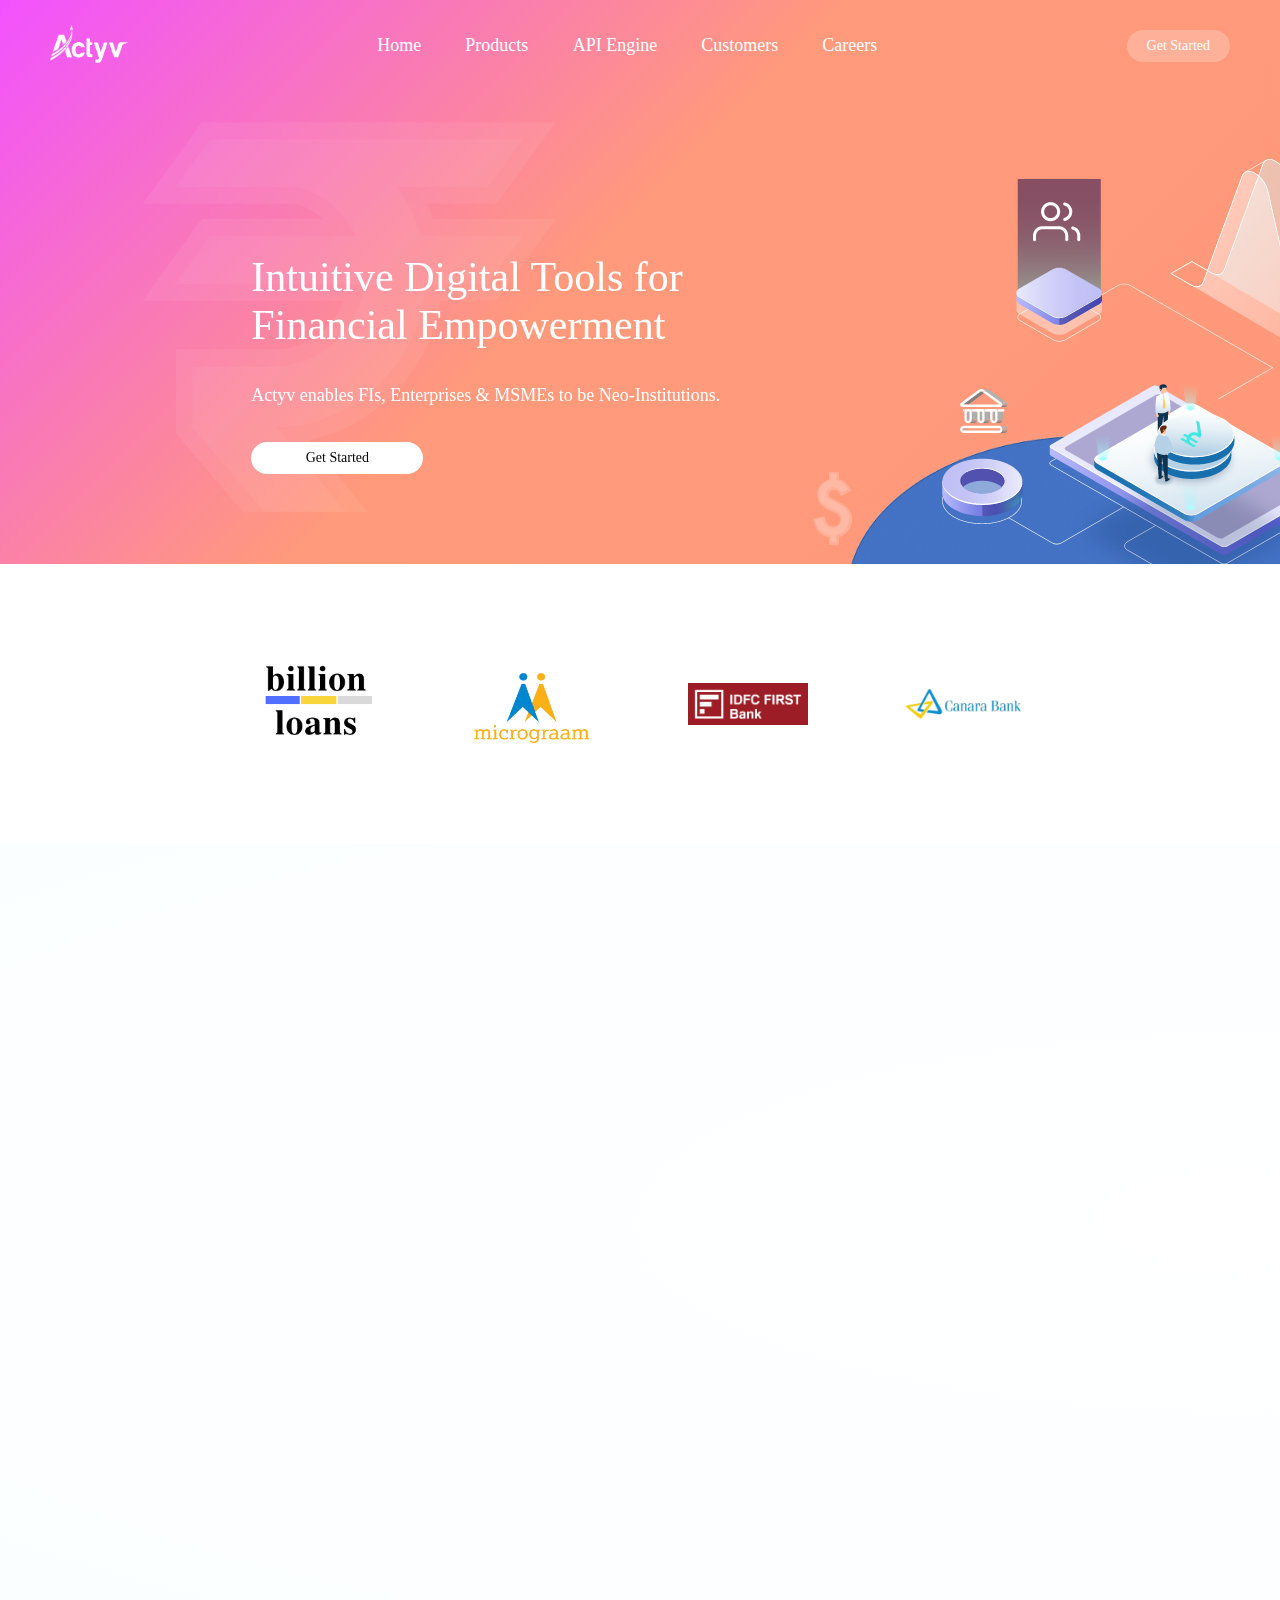
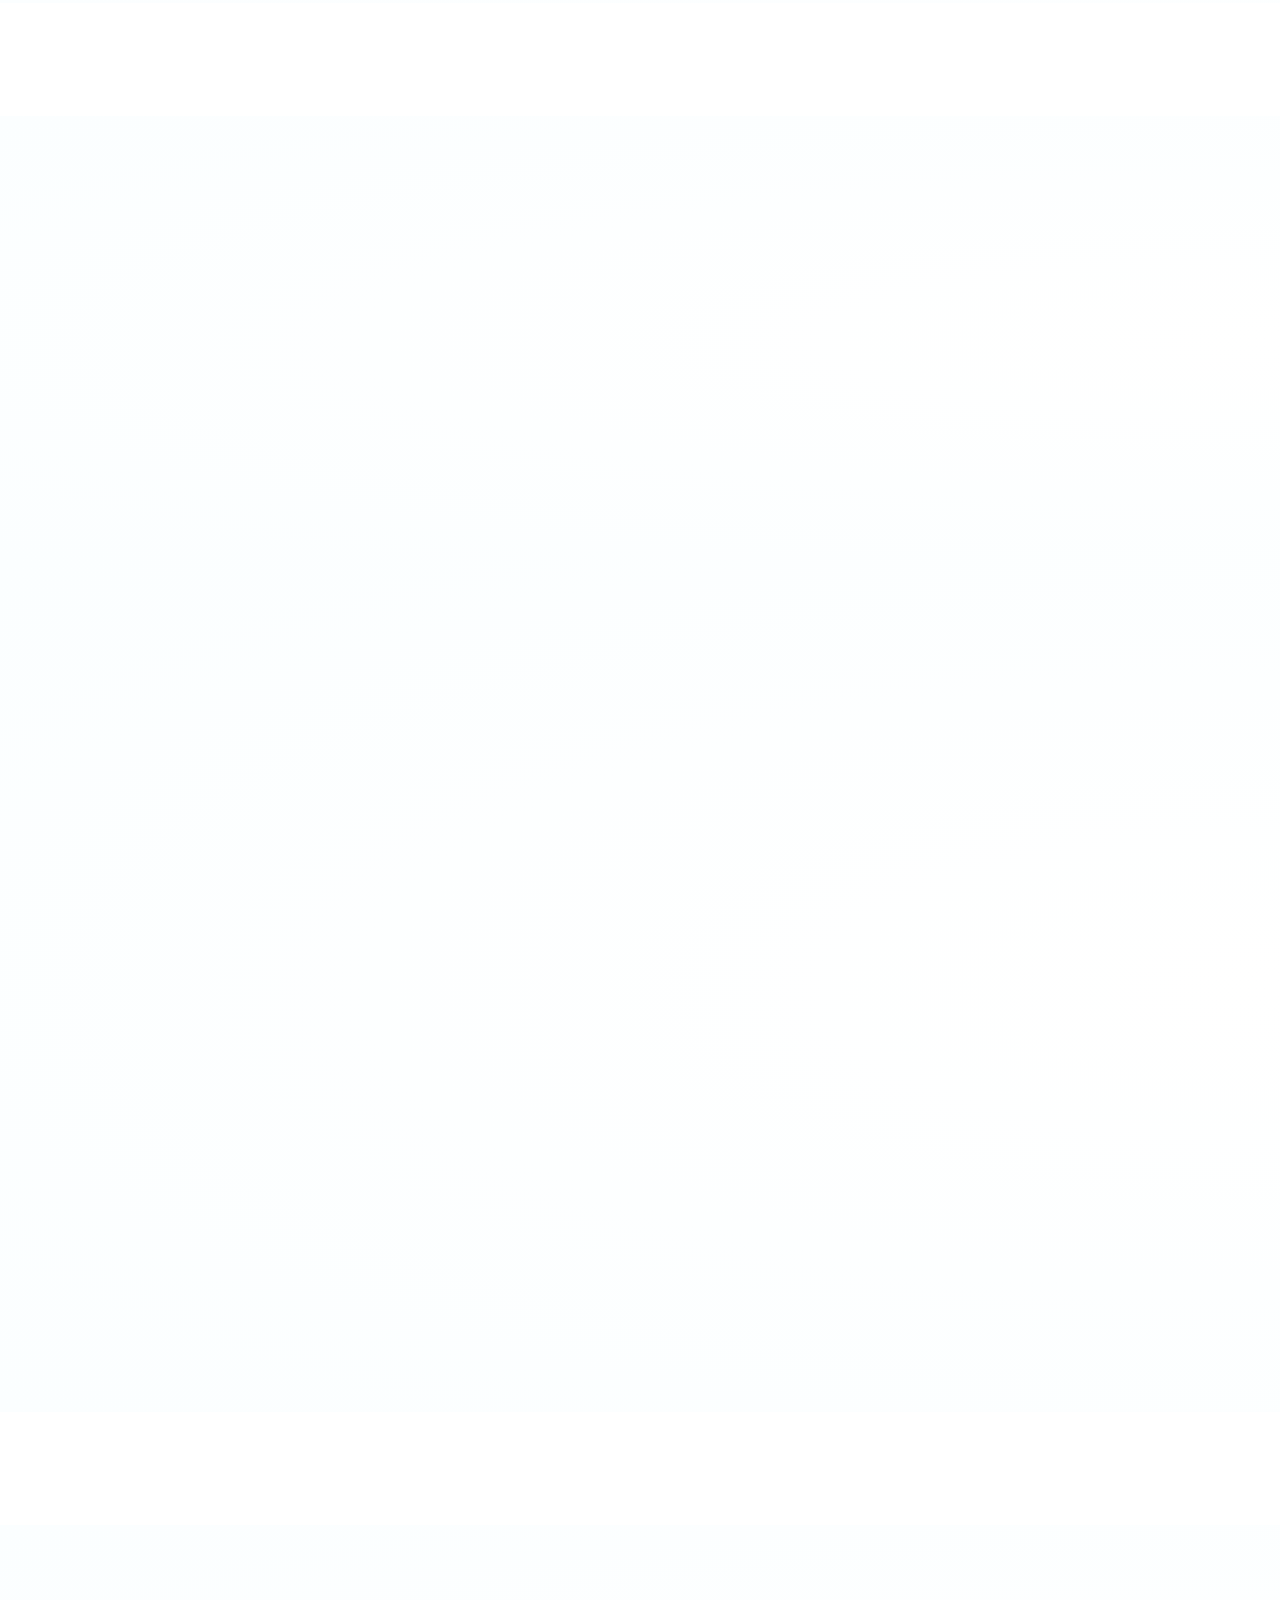
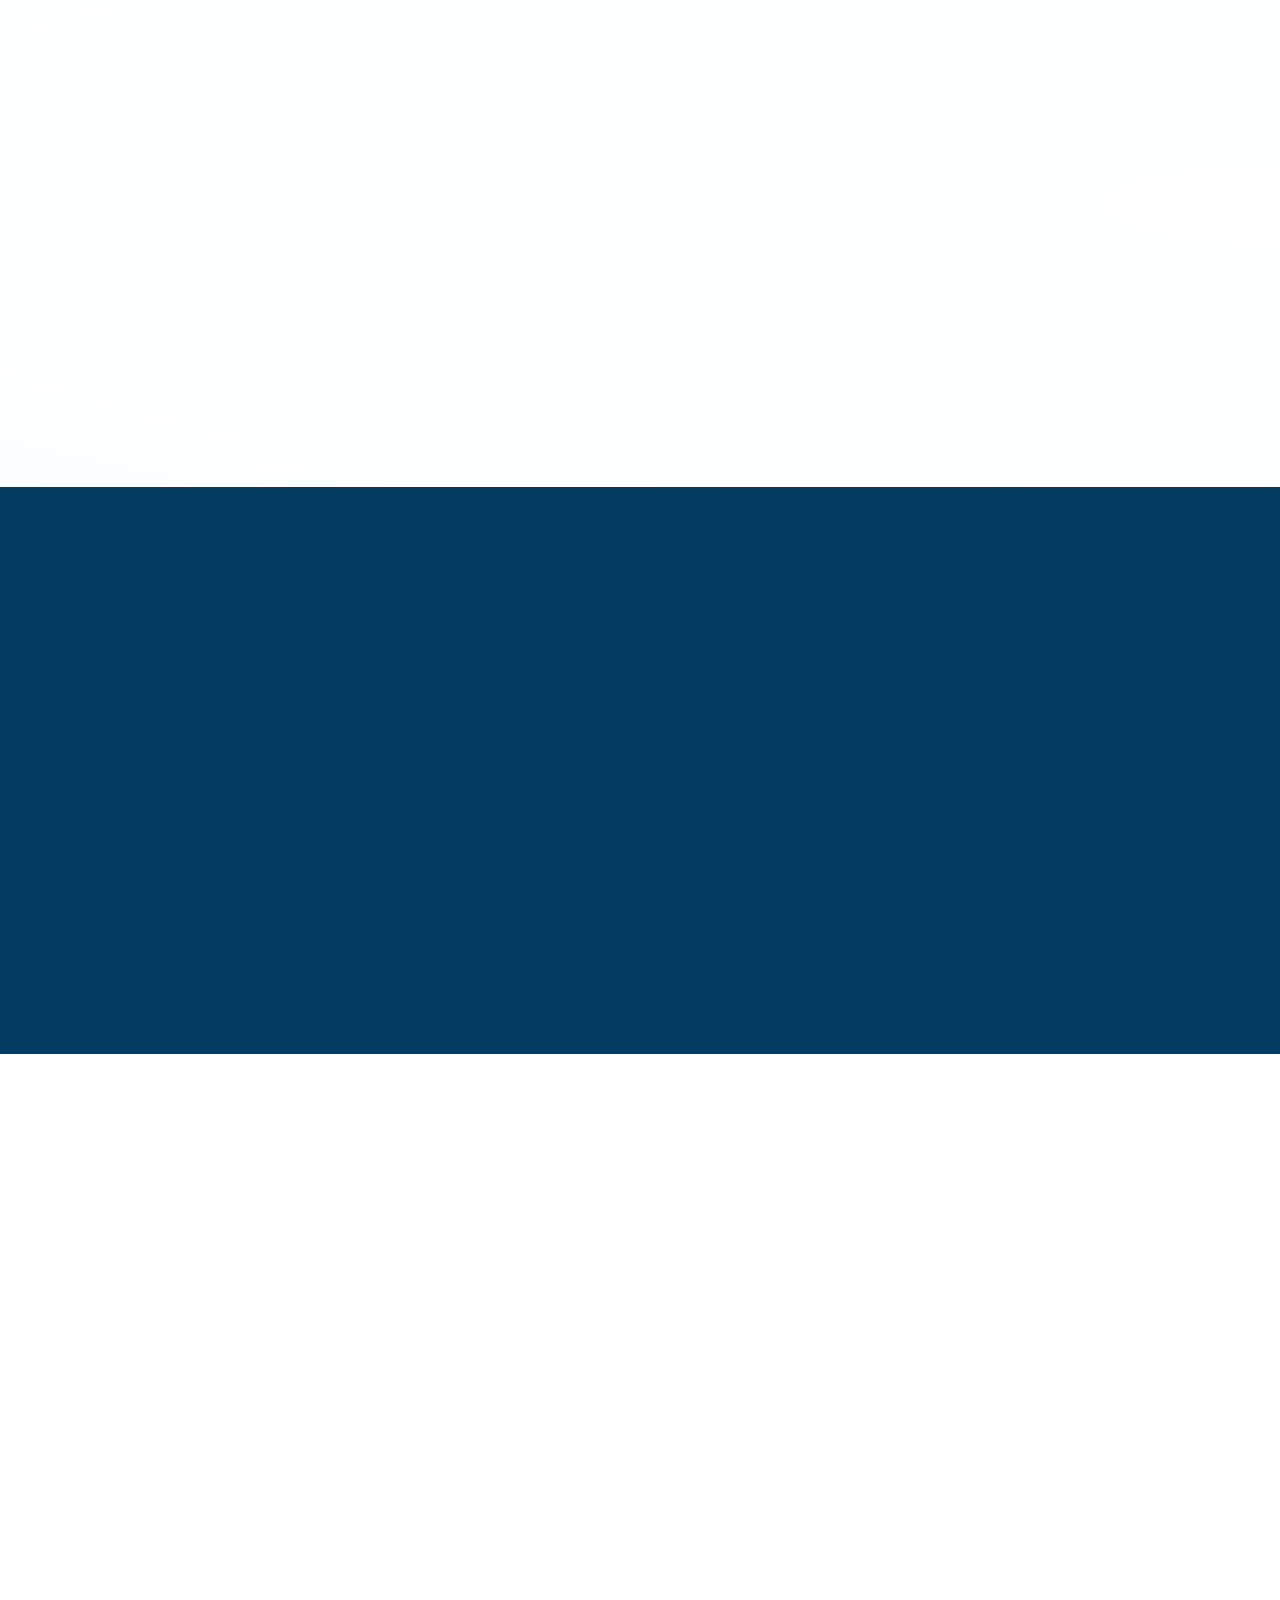
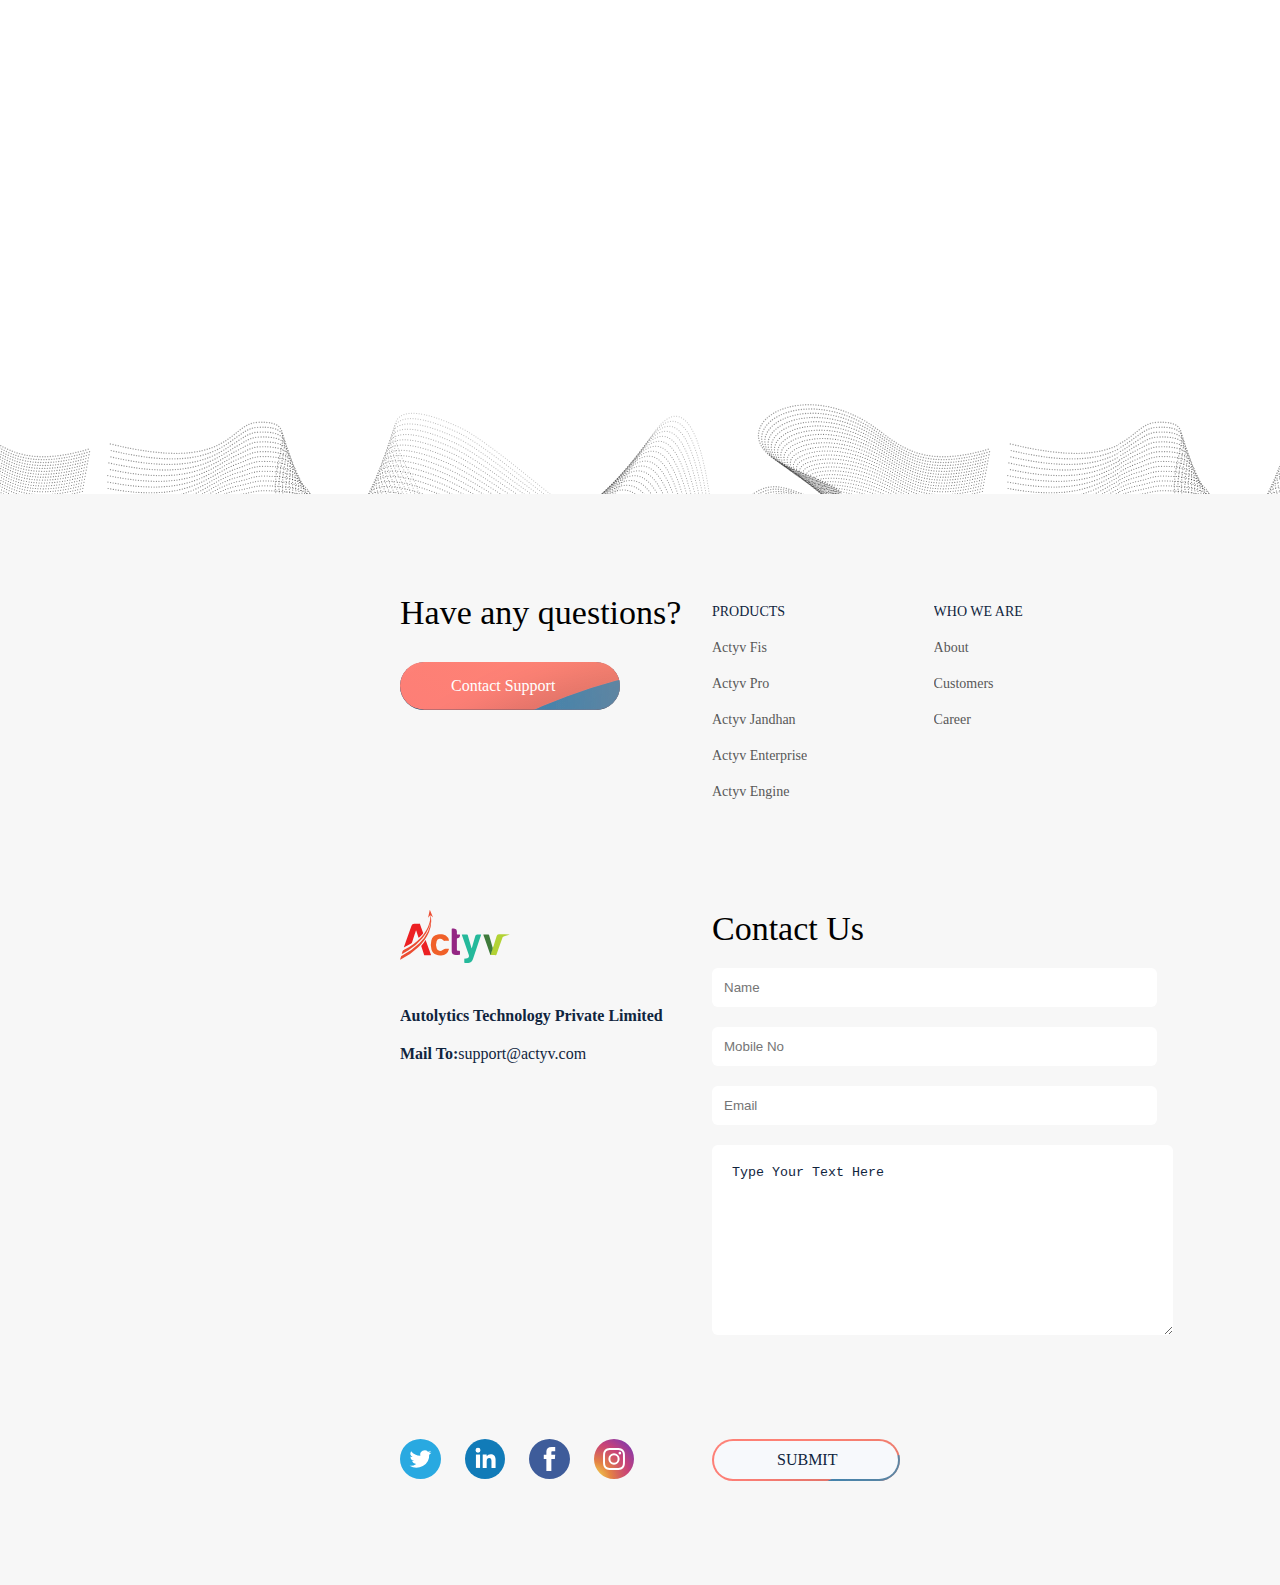
==== index.html @ 0311e559 "initial" ====
<!DOCTYPE html>
<html lang="en">

<head>
    <meta charset="UTF-8">
    <meta name="viewport" content="width=device-width, initial-scale=1.0">
    <meta http-equiv="X-UA-Compatible" content="ie=edge">
    <title>Actyv</title>
    <link rel="stylesheet" href="./styles/index.css">
    <link rel="stylesheet" href="./styles/main.css">
    <link
        href="https://fonts.googleapis.com/css2?family=Nunito+Sans:ital,wght@0,200;0,300;0,400;0,600;0,700;0,800;0,900;1,200;1,300;1,400;1,600;1,700;1,800;1,900&display=swap"
        rel="stylesheet">
    <link href="https://unpkg.com/aos@2.3.1/dist/aos.css" rel="stylesheet">
</head>

<body>
    <div id="loader" class="center"></div>
    <div class="landing_section">
        <div class="header">
            <div class="header_content_left">
                <img src="./images/ActyvLogo.png" alt="">
            </div>
            <div class="header_content_center">
                <a href='#'>Home</a>
                <div class='havingSubOptions' href='#'>Products
                    <div class="sub_menu">
                        <a href="./neoBanking.html" class="sub_menu_option">
                            <img src="./images/fiOption.svg" alt="">
                            <div class="sub_menu_option_Detail">
                                <p class="sub_menu_option_name">Financial Institutions</p>
                                <div class="sub_menu_option_categ">Neo-Banking</div>
                            </div>
                        </a>
                        <a href="./enterprise.html" class="sub_menu_option">
                            <img src="./images/enterpriseOption.svg" alt="">
                            <div class="sub_menu_option_Detail">
                                <p class="sub_menu_option_name">Enterprises</p>
                                <p class="sub_menu_option_categ">Actyv’s Neo Platform</p>
                            </div>
                        </a>
                        <a href="./Pro.html" class="sub_menu_option">
                            <img src="./images/proOptio.svg" alt="">
                            <div class="sub_menu_option_Detail">
                                <p class="sub_menu_option_name">SMEs</p>
                                <p class="sub_menu_option_categ">Actyv PRO</p>
                            </div>
                        </a>
                        <a href="./jandhan.html" class="sub_menu_option">
                            <img src="./images/jandhanOption.svg" alt="">
                            <div class="sub_menu_option_Detail">
                                <p class="sub_menu_option_name">Jandhan</p>
                                <p class="sub_menu_option_categ">Personal Digital Ledger</p>
                            </div>
                        </a>
                    </div>
                </div>
                <a href='./apiEngine.html'>API Engine</a>
                <a href='./customer.html'>Customers</a>
                <a href='/https://angel.co/company/actyv-1/jobs'>Careers</a>
            </div>
            <div class="header_content_right">
                <p class='buttonType1'>Get Started</p>
            </div>
        </div>
        <div class="section1">
            <div data-aos="fade-right" class="section1_left">
                <p class='section1_left_header'>Intuitive Digital Tools for Financial Empowerment</p>
                <p class='section1_section_left_content_Text'>Actyv enables FIs, Enterprises & MSMEs to be
                    Neo-Institutions.</p>
                <p class='buttonType2'>Get Started</p>
            </div>
            <div data-aos="fade-left" class="section1_right">
                <img src="./images/intitutiveBanner.png" alt="">
            </div>
        </div>
    </div>
    <div data-aos="fade-up" class="section2">
        <img src="./images/billionLoans.png" alt="">
        <img src="./images/microGram.png" alt="">
        <img src="./images/idfcf.png" alt="">
        <img src="./images/canara.png" alt="">
    </div>
    <div class="section3">
        <div data-aos="fade-right" class="section_left">
            <img id='fii_image' src="./images/fii.svg" alt="">
        </div>
        <div data-aos="fade-left" class="section_right">
            <p class="section_detail_heading">Actyv Financial Institutions</p>
            <div class="section_detail_heading_border_bottom"></div>
            <div class="section_text_detail_container">
                <p class="section_text_detail_container_tick">✓</p>
                <p class="section_text_detail_container_text">Actyv is an Intelligent technology layer between the FIs
                    and
                    Customers enabling and empowering swift/instant bidirectional
                    interaction
                </p>
            </div>
            <div class="section_text_detail_container">
                <p class="section_text_detail_container_tick">✓</p>
                <p class="section_text_detail_container_text">Actyv is an Intelligent technology layer between the FIs
                    and
                    Customers enabling and empowering swift/instant bidirectional
                    interaction
                </p>
            </div>
            <div class="buttonType3Container">
                <img class="buttonType3" src="./images/buttonType3.svg" alt="">
            </div>
        </div>
    </div>
    <div class="section4">
        <div data-aos="fade-right" class="section_left section4_width_adjust">
            <p class="section_detail_heading">Actyv Enterprise</p>
            <div class="section_detail_heading_border_bottom"></div>
            <div class="section_text_detail_container">
                <p class="section_text_detail_container_tick">✓</p>
                <p class="section_text_detail_container_text">Actyv solves the last mile problem by Digitalising the
                    process,
                    whether it is the Distributor/Retailer onboarding or intelligent
                    inventory tracking.
                </p>
            </div>
            <div class="section_text_detail_container">
                <p class="section_text_detail_container_tick">✓</p>
                <p class="section_text_detail_container_text">
                    Channel Financing/Invoice Discounting and other financial products
                    are customised. Thereby providing the much-needed cash flow
                    across the Eco-system.
                </p>
            </div>
            <div class="buttonType3Container">
                <img class="buttonType3" src="./images/buttonType3.svg" alt="">
            </div>
        </div>
        <div data-aos="fade-left" class="section_right">
            <img id='enterprise_image' src="./images/enterprise.svg" alt="">
        </div>
    </div>
    <div class="section3">
        <div data-aos="fade-right" class="section_left">
            <img id='actyv_pro_image' src="./images/actyvPro.png" alt="">
        </div>
        <div data-aos="fade-left" class="section4_right">
            <p class="section_detail_heading">Actyv Pro</p>
            <div class="section_detail_heading_border_bottom"></div>
            <div class="section_text_detail_container">
                <p class="section_text_detail_container_tick">✓</p>
                <p class="section_text_detail_container_text">Actyv offers an intelligent integrated platform for SMEs
                    to solve a
                    plethora of Operational problems, predominantly aimed at enabling
                    Working capital. MSMEs across the world are multi-generation
                    entrepreneurs with the ability to survive a bad phase and succeed.
                    They need trust and faith, of course, instant availability of Working
                    capital.
                </p>
            </div>
            <div class="section_text_detail_container">
                <p class="section_text_detail_container_tick">✓</p>
                <p class="section_text_detail_container_text">By using Analytics and establishing unique collaborations
                    with FIs/Enterprises, we help SMEs get the much-needed Working
                    capital on time, every time.
                </p>
            </div>
            <div class="buttonType3Container">
                <img class="buttonType3" src="./images/buttonType3.svg" alt="">
            </div>
        </div>
    </div>
    <div class="section4">
        <div data-aos="fade-right" class="section_left section4_width_adjust">
            <p class="section_detail_heading">Actyv Jandhan</p>
            <div class="section_detail_heading_border_bottom"></div>
            <div class="section_text_detail_container">
                <p class="section_text_detail_container_text">A Digital Ledger for the Unbanked is the source for access
                    to
                    Capital. Jandhan enables and empowers the Unbanked. A unique
                    scoring model has been developed to transform this landscape
                    permanently.
                </p>
            </div>
            <div class="buttonType3Container">
                <img class="buttonType3" src="./images/buttonType3.svg" alt="">
            </div>
        </div>
        <div data-aos="fade-left" class="section_right">
            <img id='jandhan_image' src="./images/jandhanIntro.png" alt="">
        </div>
    </div>
    <div class="section5 apiEnginTextColor">
        <div data-aos="fade-right" class="section_left section5_width_adjust">
            <p class="section_detail_heading">Actyv Financial Institutions</p>
            <div class="section_detail_heading_border_bottom"></div>
            <div class="section_text_detail_container ">
                <p class="section_text_detail_container_tick--white">✓</p>
                <p class="section_text_detail_container_text--white ">Actyv is an Intelligent technology layer between
                    the FIs
                    and
                    Customers enabling and empowering swift/instant bidirectional
                    interaction
                </p>
            </div>
            <div class="section_text_detail_container">
                <p class="section_text_detail_container_tick--white">✓</p>
                <p class="section_text_detail_container_text--white">Actyv is an Intelligent technology layer between
                    the FIs
                    and
                    Customers enabling and empowering swift/instant bidirectional
                    interaction
                </p>
            </div>
            <div class="buttonType3Container">
                <img class="buttonType3" src="./images/buttonType3.svg" alt="">
            </div>
        </div>
        <div data-aos="fade-left" class="section5_right">
            <img id='apiEngin_image' src="./images/apiEngineCode.png" alt="">
        </div>
    </div>
    <div class="ourLeaderContainer">
        <div data-aos="fade-up" class="section_detail_heading_border_bottom "></div>
        <p data-aos="fade-up" class="section_detail_heading ourLeaderHeading">Our Leaders</p>
        <p data-aos="fade-up" class="ourLeader_para">A perfect blend of Business and Technical wizardry</p>
        <div class="leaderProfileCardContainer">
            <div data-aos="fade-right" class="leaderCard">
                <img src="./images/ramkumar.png" alt="">
                <p class="leaderName">Ramkumar Thirumurthi</p>
                <p class="leaderdesignation">Co-founder & CEO</p>
                <img src="./images//linkedinBut.svg" alt="">
            </div>
            <div data-aos="fade-left" class="leaderCard">
                <img src="./images/raghu.png" alt="">
                <p class="leaderName">Raghu Venkat</p>
                <p class="leaderdesignation">Co-founder & CTO</p>
                <img src="./images/linkedinBut.svg" alt="">
            </div>
        </div>
    </div>
    <div class="blacknet"></div>
    <div class="footer">
        <div class="footer_row">
            <div class="footer_column footer_row_left_column"">
                <p class=" havANyQues">Have any questions?</p>
                <img class="buttontype4" src="./images/buttontype4.svg" alt="">
            </div>
            <div class="footer_column twoColumns footer_row_right_column">
                <div class="footer_product_container">
                    <p class="footer_product_container_heading">PRODUCTS</p>
                    <a class='footer_products_link ' href="">Actyv Fis</a>
                    <a class='footer_products_link' href="">Actyv Pro</a>
                    <a class='footer_products_link' href="">Actyv Jandhan</a>
                    <a class='footer_products_link' href="">Actyv Enterprise</a>
                    <a class='footer_products_link' href="">Actyv Engine</a>
                </div>
                <div class="whoWeAre">
                    <p class="footer_product_container_heading">Who We Are</p>
                    <a class='footer_products_link' href="">About </a>
                    <a class='footer_products_link' href="">Customers</a>
                    <a class='footer_products_link' href="">career</a>
                </div>
            </div>
        </div>
        <div class="footer_row">
            <div class="footer_column footer_row_left_column ">
                <img class="logoWithColor" src="./images/actyvColorLogo.svg" alt="">
                <p class="companyName">Autolytics Technology Private Limited</p>
                <p class="mail"><span>Mail To:</span>support@actyv.com</p>
            </div>
            <div class="footer_column footer_row_right_column ">
                <p class="havANyQues contactUs">Contact Us</p>
                <input placeholder="Name" type="text">
                <input placeholder="Mobile No" type="text">
                <input placeholder="Email" type="text">
                <textarea name="" id="" cols="30" rows="10" placeholder="Type Your Text Here"></textarea>
            </div>
        </div>
        <div class="footer_row">
            <div class="footer_column footer_row_left_column ">
                <img class="sociaMediaIcon" src="./images/twitter.svg" alt="">
                <img class="sociaMediaIcon" src="./images/linkedin.svg" alt="">
                <img class="sociaMediaIcon" src="./images/fb.svg" alt="">
                <img class="sociaMediaIcon" src="./images/insta.svg" alt="">
            </div>
            <div class="footer_column footer_row_right_column ">
                <img src="./images/submitButtontype1.svg" alt="">
            </div>
        </div>
    </div>
    <script src="https://unpkg.com/aos@2.3.1/dist/aos.js"></script>
    <script>
        AOS.init({
            // values from 0 to 3000, with step 50ms
            duration: 2000
        });
    </script>
    <script>
        document.onreadystatechange = function () {
            if (document.readyState !== "complete") {
                document.querySelector(
                    "body").style.visibility = "hidden";
                document.querySelector(
                    "#loader").style.visibility = "visible";
            } else {
                document.querySelector(
                    "#loader").style.display = "none";
                document.querySelector(
                    "body").style.visibility = "visible";
            }
        };
    </script>
    <style>
        #loader {
            border: 12px solid #f3f3f3;
            border-radius: 50%;
            border-top: 12px solid #444444;
            width: 70px;
            height: 70px;
            animation: spin 1s linear infinite;
        }

        @keyframes spin {
            100% {
                transform: rotate(360deg);
            }
        }

        .center {
            position: absolute;
            top: 0;
            bottom: 0;
            left: 0;
            right: 0;
            margin: auto;
        }
    </style>
</body>

</html>
---- styles/index.css ----
.landing_section {
    background: -moz-linear-gradient(-45deg, rgba(241, 67, 255, 0.92) 0%, rgba(255, 145, 112, 0.92) 46%, rgba(255, 145, 112, 0.93) 100%);
    /* FF3.6-15 */
    background: -webkit-linear-gradient(-45deg, rgba(241, 67, 255, 0.92) 0%, rgba(255, 145, 112, 0.92) 46%, rgba(255, 145, 112, 0.93) 100%);
    /* Chrome10-25,Safari5.1-6 */
    background: linear-gradient(135deg, rgba(241, 67, 255, 0.92) 0%, rgba(255, 145, 112, 0.92) 46%, rgba(255, 145, 112, 0.93) 100%);
    /* W3C, IE10+, FF16+, Chrome26+, Opera12+, Safari7+ */
    filter: progid:DXImageTransform.Microsoft.gradient(startColorstr='#ebf143ff', endColorstr='#edff9170', GradientType=1);
    /* IE6-9 fallback on horizontal gradient */

}

.header {
    display: flex;
    align-items: center;
    justify-content: space-between;
    padding: 25px 50px;
}

.header_content_left>img {
    width: 78px;
}

.header_content_center>a,
.header_content_center>div {
    text-decoration: none;
    color: #fff;
    margin: 0px 20px;
    font-size: 18px;
}

.header_content_center>div {
    cursor: pointer;
    display: inline;
    text-decoration: none;
    color: #fff;
    margin: 0px 20px;
    font-size: 18px;
}

.sub_menu {
    visibility: hidden;
    z-index: 1;
    position: absolute;
    background-color: #f7f9fc;
    border-radius: 8px;
    top: 50px;
}

.sub_menu:hover {
    visibility: visible;
    z-index: 1;
    position: absolute;
    background-color: #f7f9fc;
    border-radius: 8px;
    top: 60px;
}


.havingSubOptions:hover>.sub_menu {
    visibility: visible;
}

.sub_menu_option {
    display: flex;
    padding: 10px 40px 10px 20px;
    text-decoration: none;
}

.sub_menu_option:hover {
    background-color: rgb(197, 195, 195);
}

.sub_menu_option_Detail {
    margin-left: 15px;
}

.sub_menu_option_name {
    color: #003455;
    font-size: 14px;
}

.sub_menu_option_categ {
    color: #535353;
    font-size: 12px;
}

.section1 {
    display: flex;
    flex-direction: row;
    justify-content: space-between;
    align-items: center;
    padding: 0vh 0vw 0vh 30vw;
}

.section1_left {
    background-image: url(../images/RupeeTrans.png);
    background-position: 20% 25%;
    background-size: 76vw;
    background-repeat: no-repeat;
    padding-left: 16%;
    padding-top: 18%;
    margin-left: -276px;
    padding-bottom: 10%;
}

.section1_right {
    background-image: url(../images/semiCircle.png);
    background-repeat: no-repeat;
    background-position: 102% 88%;
    background-size: 93%;
    margin-bottom: -128px;
}

.section1_left_header {
    color: #ffffff;
    font-size: 42px;
}

.section1_section_left_content_Text {
    color: #fff;
    font-size: 18px;
    margin: 36px 0;
}

.section2 {
    display: flex;
    flex-direction: row;
    justify-content: space-between;
    align-items: center;
    padding: 80px 20%;
}

.section2>img {
    width: 120px;
}

.section_detail_heading {
    font-size: 36px;
    padding-bottom: 45px;
}

.section_detail_heading_border_bottom {
    background: rgb(254, 126, 119);
    background: linear-gradient(90deg, rgba(254, 126, 119, 1) 62%, rgba(155, 136, 136, 1) 100%);
    padding: 5px;
    width: 120px;
    border-radius: 20px;
    margin-bottom: 20px;
}

.section_right {
    width: 35%;
    padding-right: 9%;
}

.section_text_detail_container {
    display: flex;
}

.section_text_detail_container_tick {
    color: #2569e3;
    margin: 10px 10px;
}

.section_text_detail_container_text {
    font-family: NunitoSans;
    font-size: 16px;
    color: #666666;
    margin: 10px 10px;
}

.section_text_detail_container_text--white {
    font-family: NunitoSans;
    font-size: 16px;
    color: #ffffff;
    margin: 10px 10px;
}

.buttonType3Container {
    margin-top: 40px;
}

.section3 {
    padding-top: 70px;
    display: flex;
    justify-content: space-between;
    align-items: center;
    padding-bottom: 84px;
    background: rgba(255, 255, 255, 0.1);
    background: -webkit-radial-gradient(right, rgba(255, 255, 255, 0.1), rgba(251, 254, 255, 1.0));
    background: -moz-radial-gradient(right, rgba(255, 255, 255, 0.1), rgba(251, 254, 255, 1.0));
    background: radial-gradient(to left, rgba(255, 255, 255, 0.1), rgba(251, 254, 255, 1.0));
}

.section4 {
    margin-top: 113px;
    display: flex;
    justify-content: space-between;
    align-items: center;
    padding-bottom: 84px;
    background: rgba(255, 255, 255, 0.1);
    background: -webkit-radial-gradient(right, rgba(255, 255, 255, 0.1), rgba(251, 254, 255, 1.0));
    background: -moz-radial-gradient(right, rgba(255, 255, 255, 0.1), rgba(251, 254, 255, 1.0));
    background: radial-gradient(to left, rgba(255, 255, 255, 0.1), rgba(251, 254, 255, 1.0));
}

#fii_image {
    background-image: url(../images/blacknet.svg);
    background-repeat: no-repeat;
    background-position: 278% 36%;
    background-size: 125%;
    width: 74%;
    padding-right: 100px;
    padding-left: 185px;
}

.section4_width_adjust {
    padding-left: 16%;
    width: 29%;
}

#enterprise_image {
    background-image: url(../images/blacknet.svg);
    background-repeat: no-repeat;
    background-position: -120% 36%;
    background-size: 125%;
    width: 68%;
    padding-right: 324px;
    padding-left: 14px;
}

#actyv_pro_image {
    background-image: url(../images/blacknet.svg);
    background-repeat: no-repeat;
    background-position: 278% 66%;
    background-size: 125%;
    width: 84%;
    padding-left: 49px;
}

.section4_right {
    width: 48%;
    padding-right: 11%;
}

#jandhan_image {
    width: 125%;
    background-image: url(../images/blacknet.svg);
    background-repeat: no-repeat;
    background-position: -165% 48%;
}



.section5 {
    display: flex;
    justify-content: space-between;
    align-items: center;
    background-color: #033C60;
    padding: 10vh 0;

}

.section5_width_adjust {
    width: 30%;
    padding-left: 20%;
}

#apiEngin_image {
    width: 500px;
}

.apiEnginTextColor {
    color: white;
}

.ourLeaderContainer {
    margin-top: 200px;
    display: flex;
    flex-direction: column;
    justify-content: center;
    align-items: center;
}

.ourLeaderHeading {
    margin-top: 10px;
    margin-bottom: -29px;
}

.leaderProfileCardContainer {
    margin-top: 100px;
    text-align: center;
}

.leaderCard {
    display: inline-block;
    padding: 0 50px;

}

.leaderName {
    font-size: 24px;
    color: #505050;
    margin: 15px 0;
}

.leaderdesignation {
    font-size: 14px;
    color: #151515;
    margin: 15px 0;
}

.blacknet {
    height: 7vw;
    background: url(../images/blacknet.svg) 24% 0%;
    margin-top: 100px;
}

.footer {
    padding-bottom: 100px;
    display: flex;
    flex-direction: column;
    justify-content: center;
    padding-right: 80px;
    padding-left: 400px;
    background-color: #F7F7F7;
}

.footer_row {
    margin-top: 100px;
    display: flex;
    flex-direction: row;
    justify-content: space-between;
}

.twoColumns {
    display: flex;
    flex-direction: row;
}

.twoColumns>p {
    text-align: left;
}

.whoWeAre {
    margin-left: 27%;
}


.footer_product_container,
.whoWeAre {
    display: flex;
    flex-direction: column;
    align-items: left;
    justify-content: flex-start;
}

.havANyQues {
    font-size: 34px;
}

.buttontype4 {
    margin: 30px 0;
}

.footer_product_container_heading {
    font-size: 14px;
    color: #10253e;
    text-transform: uppercase;
    margin: 10px 0;
    ;
}

.footer_products_link {
    text-decoration: none;
    color: #585858;
    font-size: 14px;
    text-transform: capitalize;
    margin: 10px 0;
}

.footer_row_left_column {
    flex: 2;
}

.footer_row_right_column {
    margin-right: 20px;
    flex: 3;
}

.sociaMediaIcon {
    margin-right: 20px;
}

.logoWithColor {
    margin-bottom: 30px
}

.companyName {
    font-size: 16px;
    color: #10253e;
    font-weight: bold;
    margin-top: 10px;
}

.mail {
    font-size: 16px;
    color: #10253e;
    margin-top: 20px;
}

.mail>span {
    font-weight: bold;

}

.contactUs {
    margin-bottom: 10px;
}

input {
    display: block;
    margin-top: 20px;
    width: 90%;
    background-color: #fff;
    border: none;
    border-radius: 6px;
    padding: 12px;

}

input ::placeholder {
    color: #10253e;
}

textarea {
    margin-top: 20px;
    width: 90%;
    border: none;
    border-radius: 6px;
    color: #10253e;
    padding: 20px;
}

textarea::placeholder {
    color: #10253e;
}

@media only screen and (max-width: 560px) {

    .header {
        flex-direction: column;
    }

    .header_content_center {
        display: none;
    }

    .header_content_right {
        display: none;
    }

    .section1 {
        padding: 0;
        padding-bottom: 100px;

    }

    .section1_right {
        display: none;
    }

    .section1_left {
        margin-top: 15vh;
        margin-left: 5%;
        padding: 0;
        width: 80%;
    }

    .section1_left_header {
        font-size: 28px;
    }

    .section1_section_left_content_Text {
        font-size: 14px;
    }

    .section2 {
        padding: 0px;
        padding-top: 10px;
    }

    .section2>img {
        width: 20%;
    }

    .section3 {
        display: block;
        padding-left: 0;
    }

    #fii_image {
        padding-left: 93px;
        padding-right: 0;
    }

    .section_right {
        margin-top: 100px;
        width: 100%;
        padding-right: 0;
        text-align: center;
    }

    .section_detail_heading_border_bottom {
        margin: 0 35%;
        margin-bottom: 20px;
        margin-top: -5px;
    }

    .section4 {
        display: inline-block;
    }

    .section4_right {
        padding-right: 0;
    }

    .section4_width_adjust {
        width: 100%;
        padding-left: 0;
        text-align: center;
    }

    .footer {
        padding-left: 0;
        padding-right: 0;
        text-align: center;
    }

    .twoColumns {
        display: none;
        width: 100%;
    }

    .footer_row {
        display: block;
    }

    .footer_row_right_column {
        margin: 80px 0;
        text-align: center;
    }

    input,
    textarea {
        display: inline;
        width: 70%;
    }

    .section4_right {
        width: 100%;
        text-align: center;
    }

    .section5 {
        display: block;
    }

    .section5_width_adjust {
        width: 100%;
        padding: 0;
        text-align: center;
        margin-bottom: 80px;
    }

    .ourLeaderContainer {
        margin-top: 100px;
    }

    #apiEngin_image {
        width: 95%;
        padding: 5px 10px;
    }

    #jandhan_image {
        width: 100%;
    }

    #enterprise_image {
        padding-right: 31%;
        padding-left: 0;
    }
}
---- styles/main.css ----
* {
    margin: 0px;
    padding: 0;
    overflow-x: hidden;
}

.buttonType1 {
    padding: 8px 30px;
    border: none;
    border-radius: 19px;
    background-color: #ffffff3a;
    font-size: 14px;
    color: #ffffffff;
    cursor: pointer;
    font-size: 12;
}

.buttonType1 {
    padding: 8px 20px;
    border: none;
    border-radius: 19px;
    background-color: #ffffff3a;
    font-size: 14px;
    color: #ffffffff;
    cursor: pointer;
    font-size: 12;
}

.buttonType2 {
    width: 102px;
    padding: 8px 35px;
    border: none;
    border-radius: 19px;
    background-color: #ffffff;
    font-size: 14px;
    color: #000000;
    cursor: pointer;
    font-size: 12;
    text-align: center;
}

.buttonType1:hover,
.buttonType1:active {
    outline: none;
    background-color: #ffffff63;
}
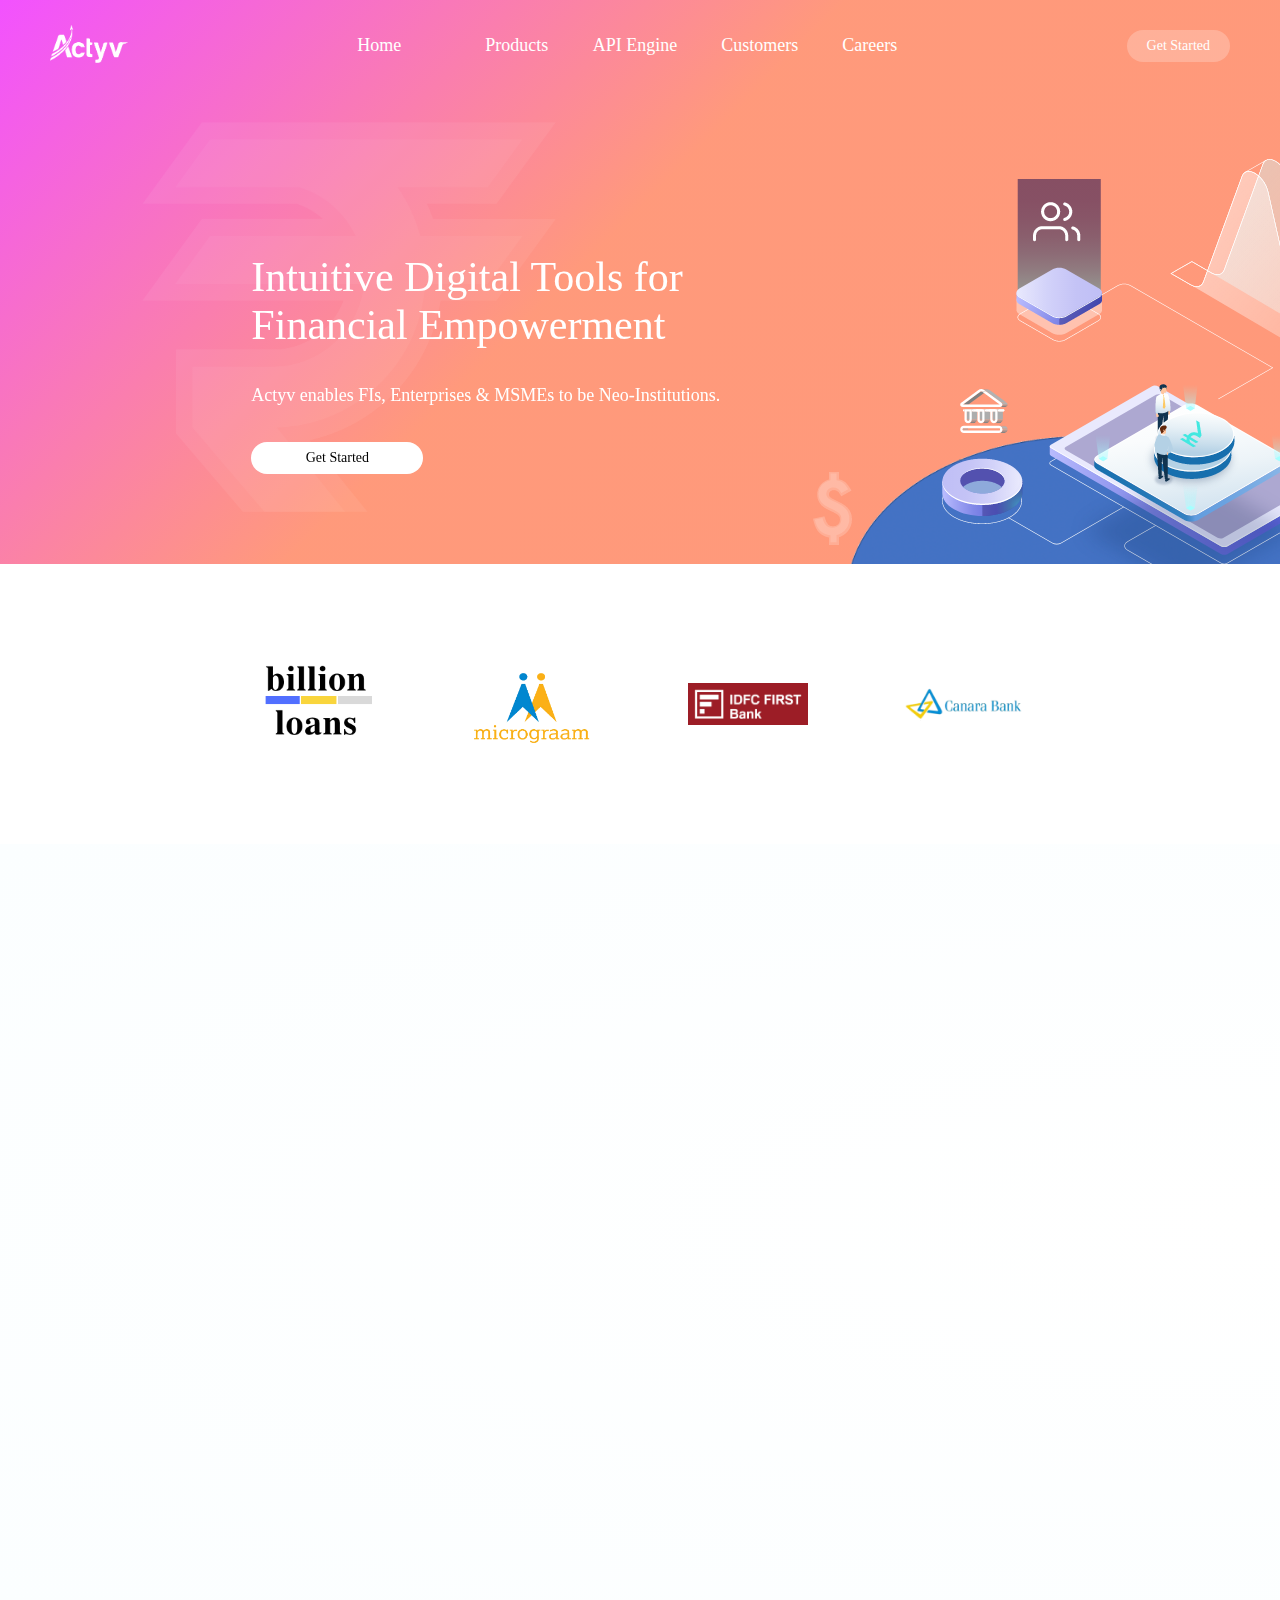
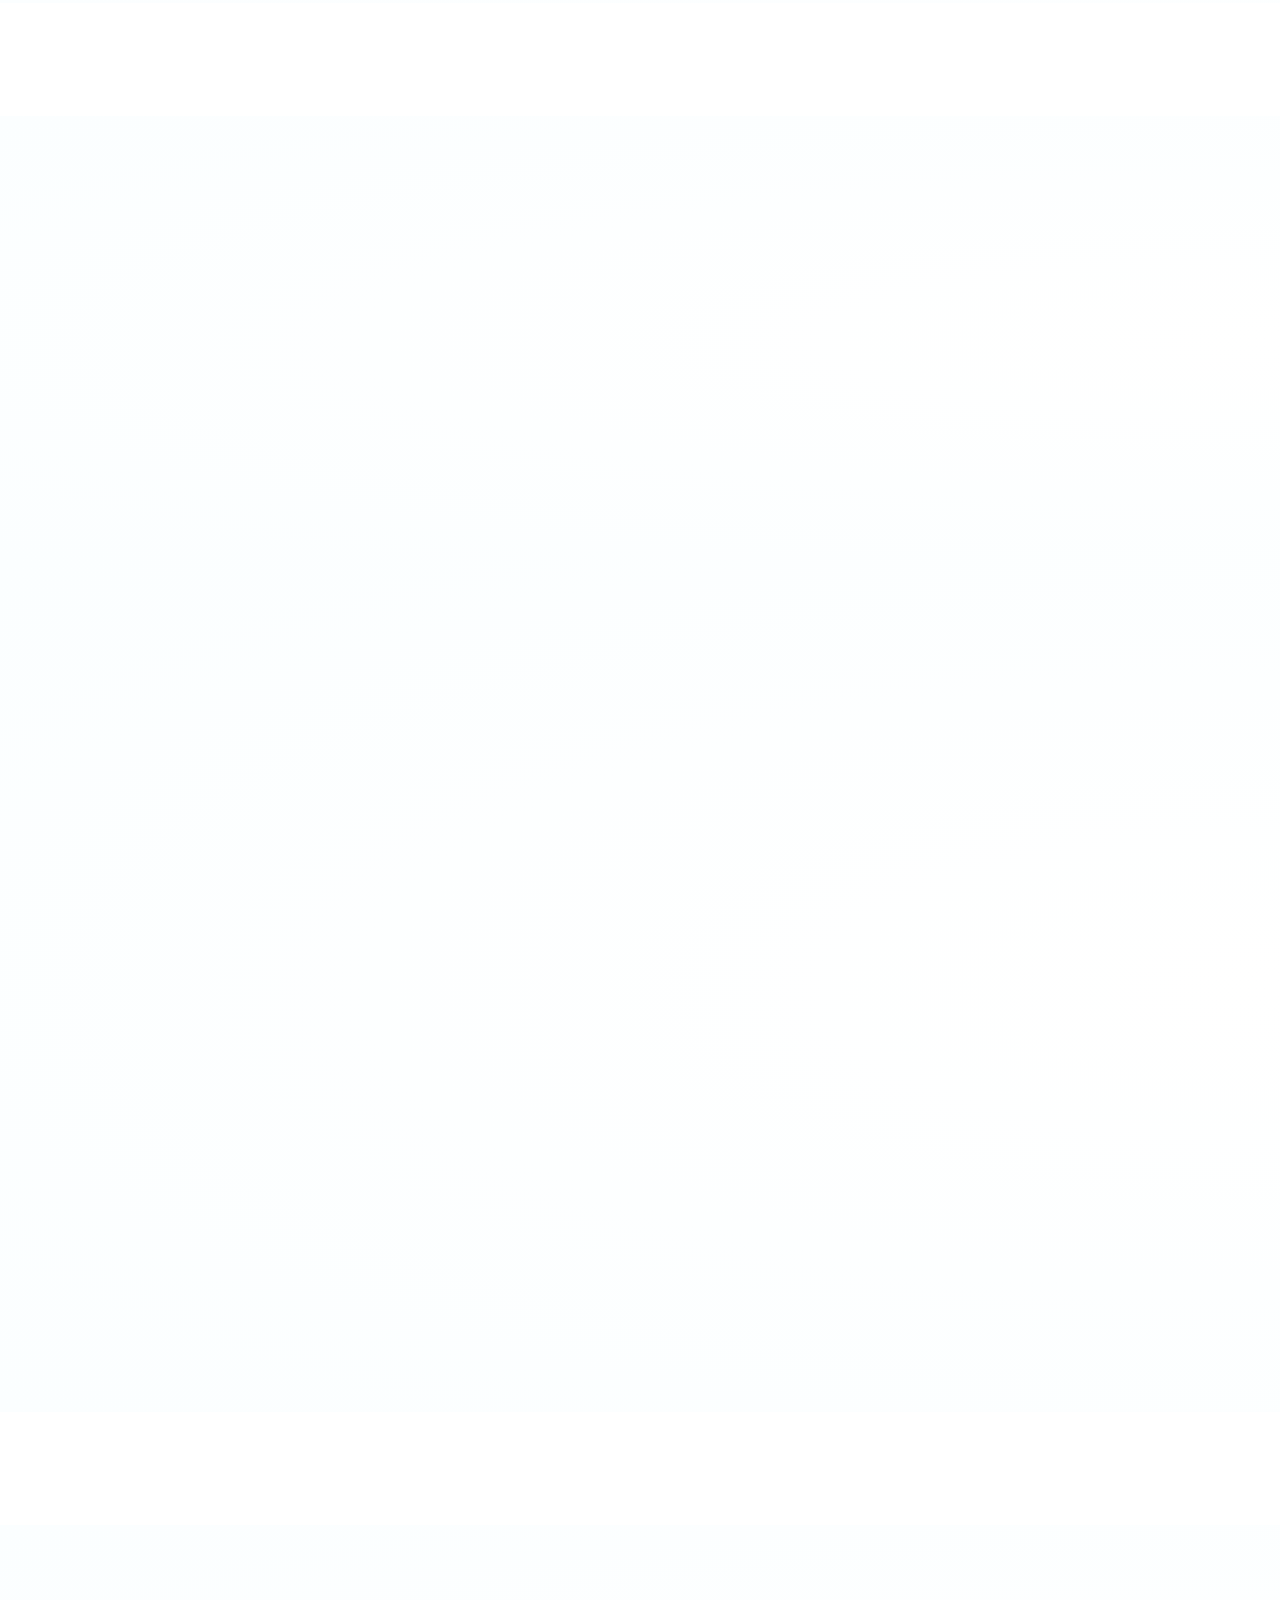
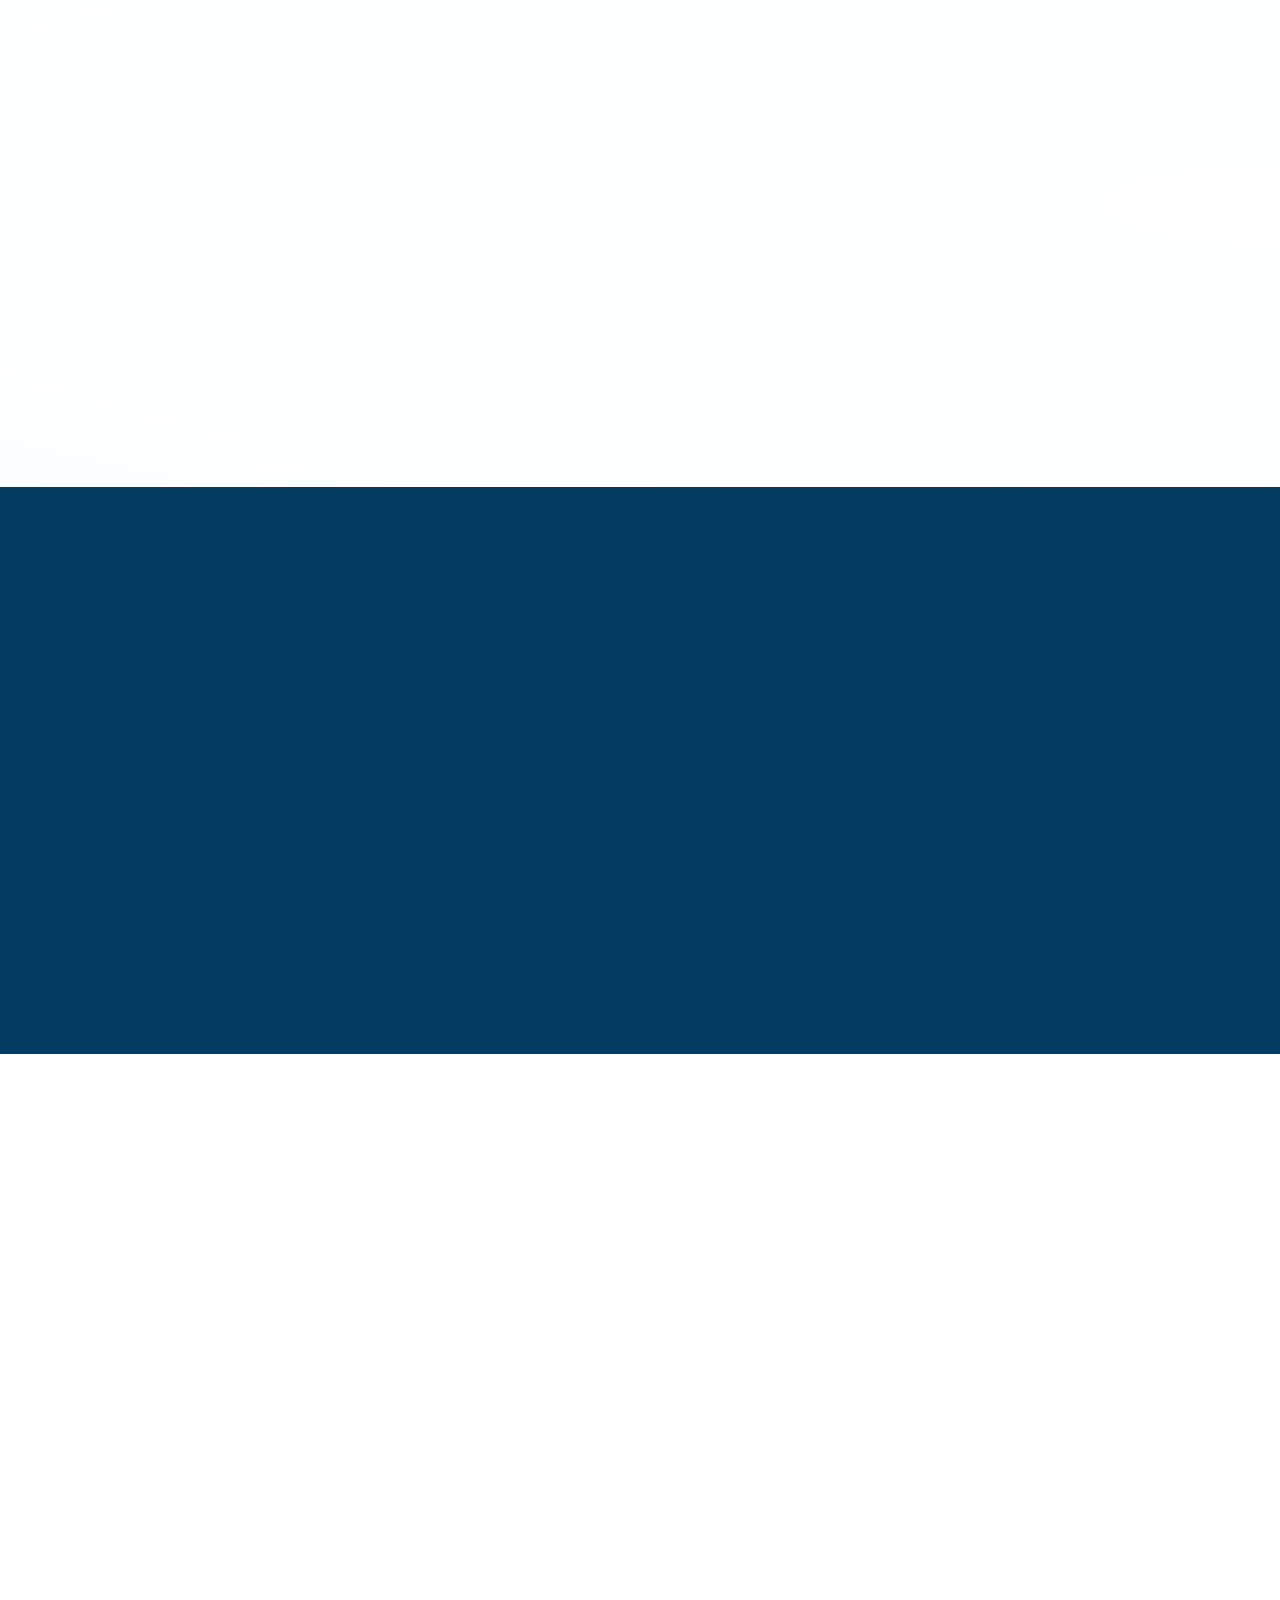
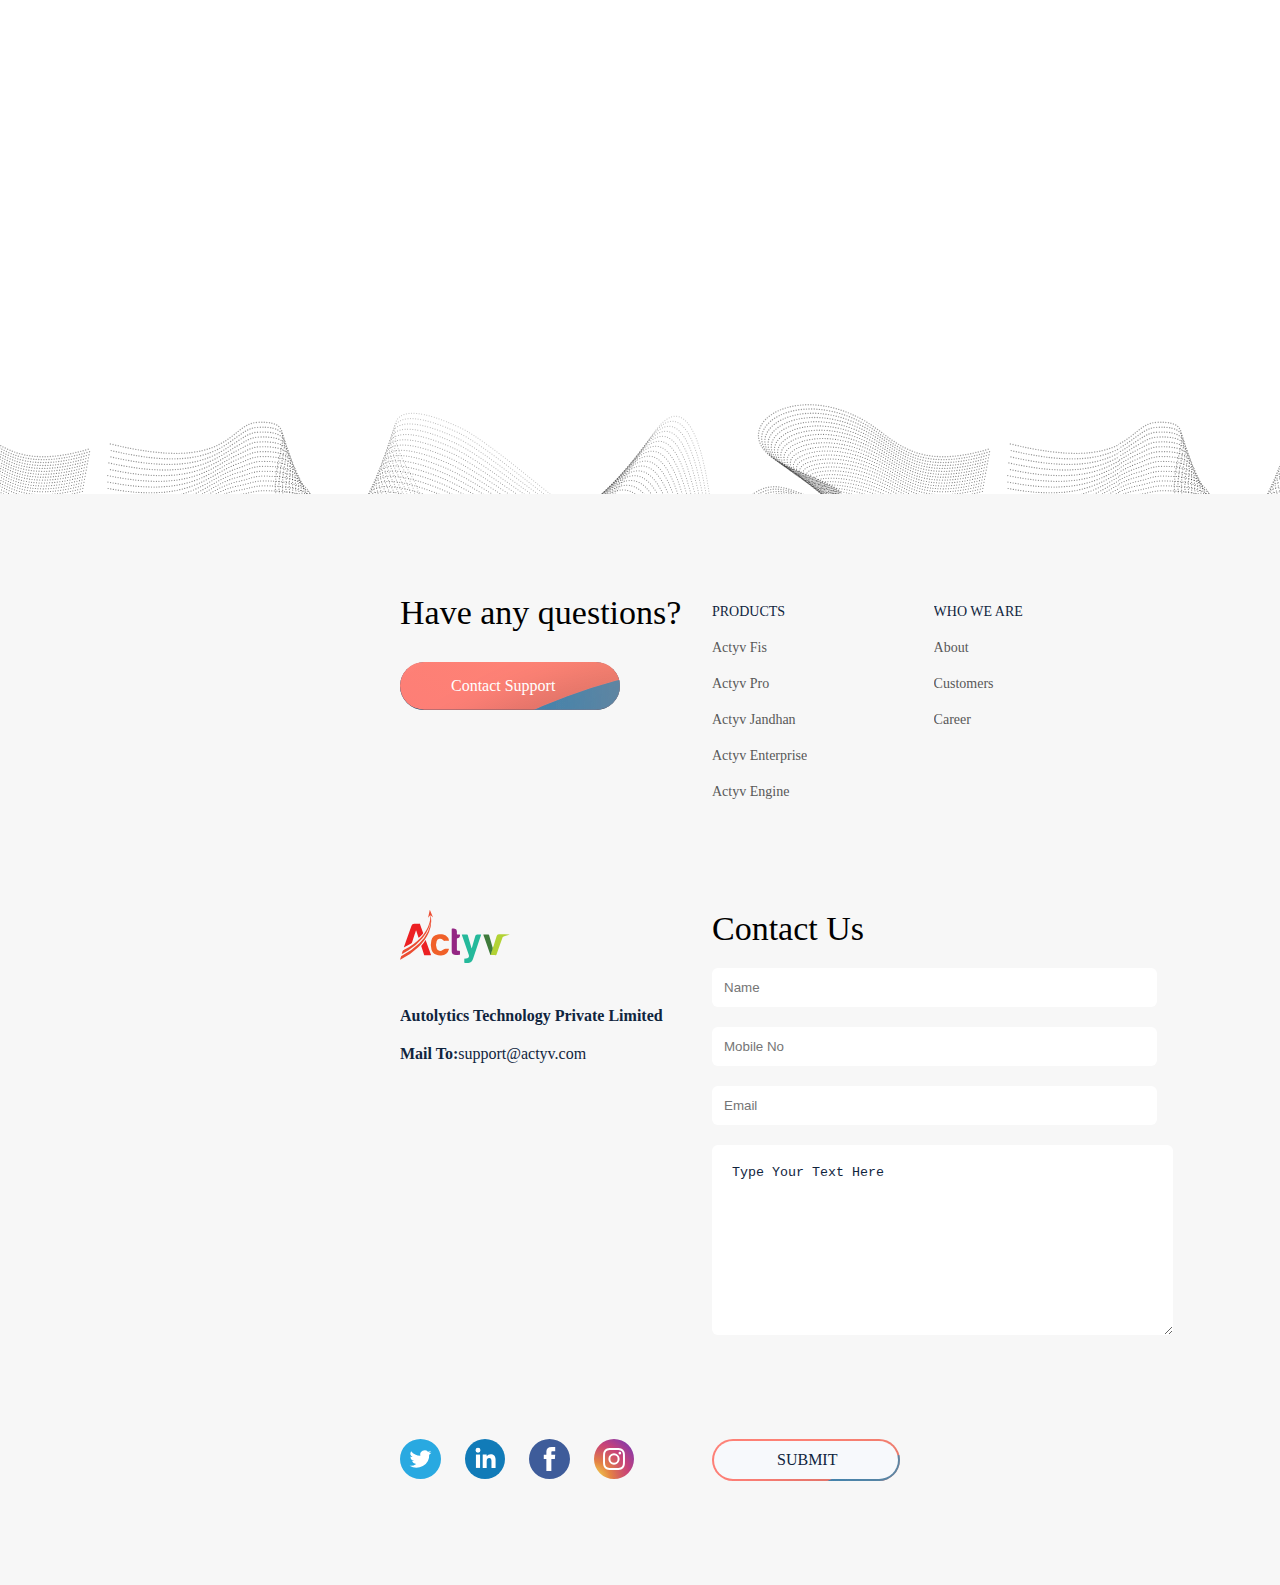
==== commit d95ab5a7: "initial4" ====
--- a/index.html
+++ b/index.html
@@ -23,38 +23,40 @@
             </div>
             <div class="header_content_center">
                 <a href='#'>Home</a>
-                <div class='havingSubOptions' href='#'>Products
-                    <div class="sub_menu">
-                        <a href="./neoBanking.html" class="sub_menu_option">
-                            <img src="./images/fiOption.svg" alt="">
-                            <div class="sub_menu_option_Detail">
-                                <p class="sub_menu_option_name">Financial Institutions</p>
-                                <div class="sub_menu_option_categ">Neo-Banking</div>
-                            </div>
-                        </a>
-                        <a href="./enterprise.html" class="sub_menu_option">
-                            <img src="./images/enterpriseOption.svg" alt="">
-                            <div class="sub_menu_option_Detail">
-                                <p class="sub_menu_option_name">Enterprises</p>
-                                <p class="sub_menu_option_categ">Actyv’s Neo Platform</p>
-                            </div>
-                        </a>
-                        <a href="./Pro.html" class="sub_menu_option">
-                            <img src="./images/proOptio.svg" alt="">
-                            <div class="sub_menu_option_Detail">
-                                <p class="sub_menu_option_name">SMEs</p>
-                                <p class="sub_menu_option_categ">Actyv PRO</p>
-                            </div>
-                        </a>
-                        <a href="./jandhan.html" class="sub_menu_option">
-                            <img src="./images/jandhanOption.svg" alt="">
-                            <div class="sub_menu_option_Detail">
-                                <p class="sub_menu_option_name">Jandhan</p>
-                                <p class="sub_menu_option_categ">Personal Digital Ledger</p>
-                            </div>
-                        </a>
+                <a>
+                    <div class='havingSubOptions' href='#'>Products
+                        <div class="sub_menu">
+                            <a href="./neoBanking.html" class="sub_menu_option">
+                                <img src="./images/fiOption.svg" alt="">
+                                <div class="sub_menu_option_Detail">
+                                    <p class="sub_menu_option_name">Financial Institutions</p>
+                                    <div class="sub_menu_option_categ">Neo-Banking</div>
+                                </div>
+                            </a>
+                            <a href="./enterprise.html" class="sub_menu_option">
+                                <img src="./images/enterpriseOption.svg" alt="">
+                                <div class="sub_menu_option_Detail">
+                                    <p class="sub_menu_option_name">Enterprises</p>
+                                    <p class="sub_menu_option_categ">Actyv’s Neo Platform</p>
+                                </div>
+                            </a>
+                            <a href="./Pro.html" class="sub_menu_option">
+                                <img src="./images/proOptio.svg" alt="">
+                                <div class="sub_menu_option_Detail">
+                                    <p class="sub_menu_option_name">SMEs</p>
+                                    <p class="sub_menu_option_categ">Actyv PRO</p>
+                                </div>
+                            </a>
+                            <a href="./jandhan.html" class="sub_menu_option">
+                                <img src="./images/jandhanOption.svg" alt="">
+                                <div class="sub_menu_option_Detail">
+                                    <p class="sub_menu_option_name">Jandhan</p>
+                                    <p class="sub_menu_option_categ">Personal Digital Ledger</p>
+                                </div>
+                            </a>
+                        </div>
                     </div>
-                </div>
+                </a>
                 <a href='./apiEngine.html'>API Engine</a>
                 <a href='./customer.html'>Customers</a>
                 <a href='/https://angel.co/company/actyv-1/jobs'>Careers</a>
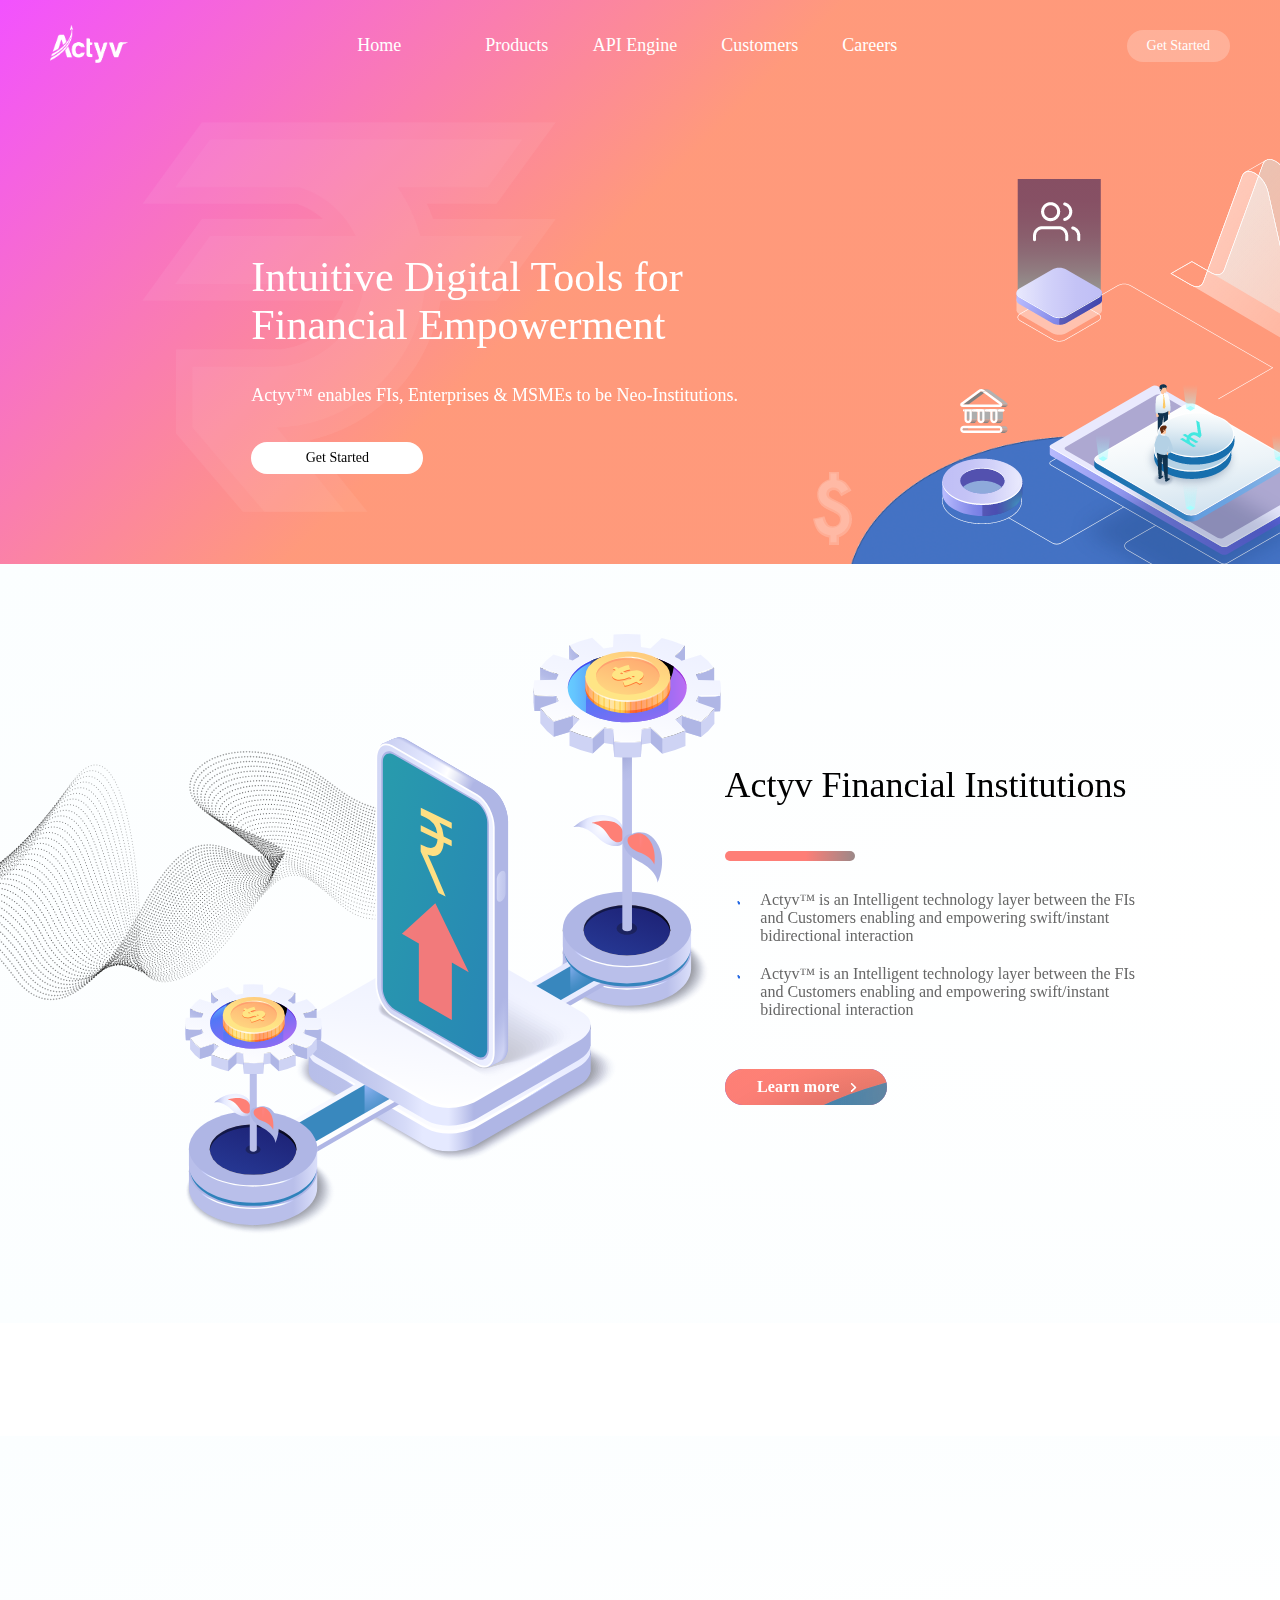
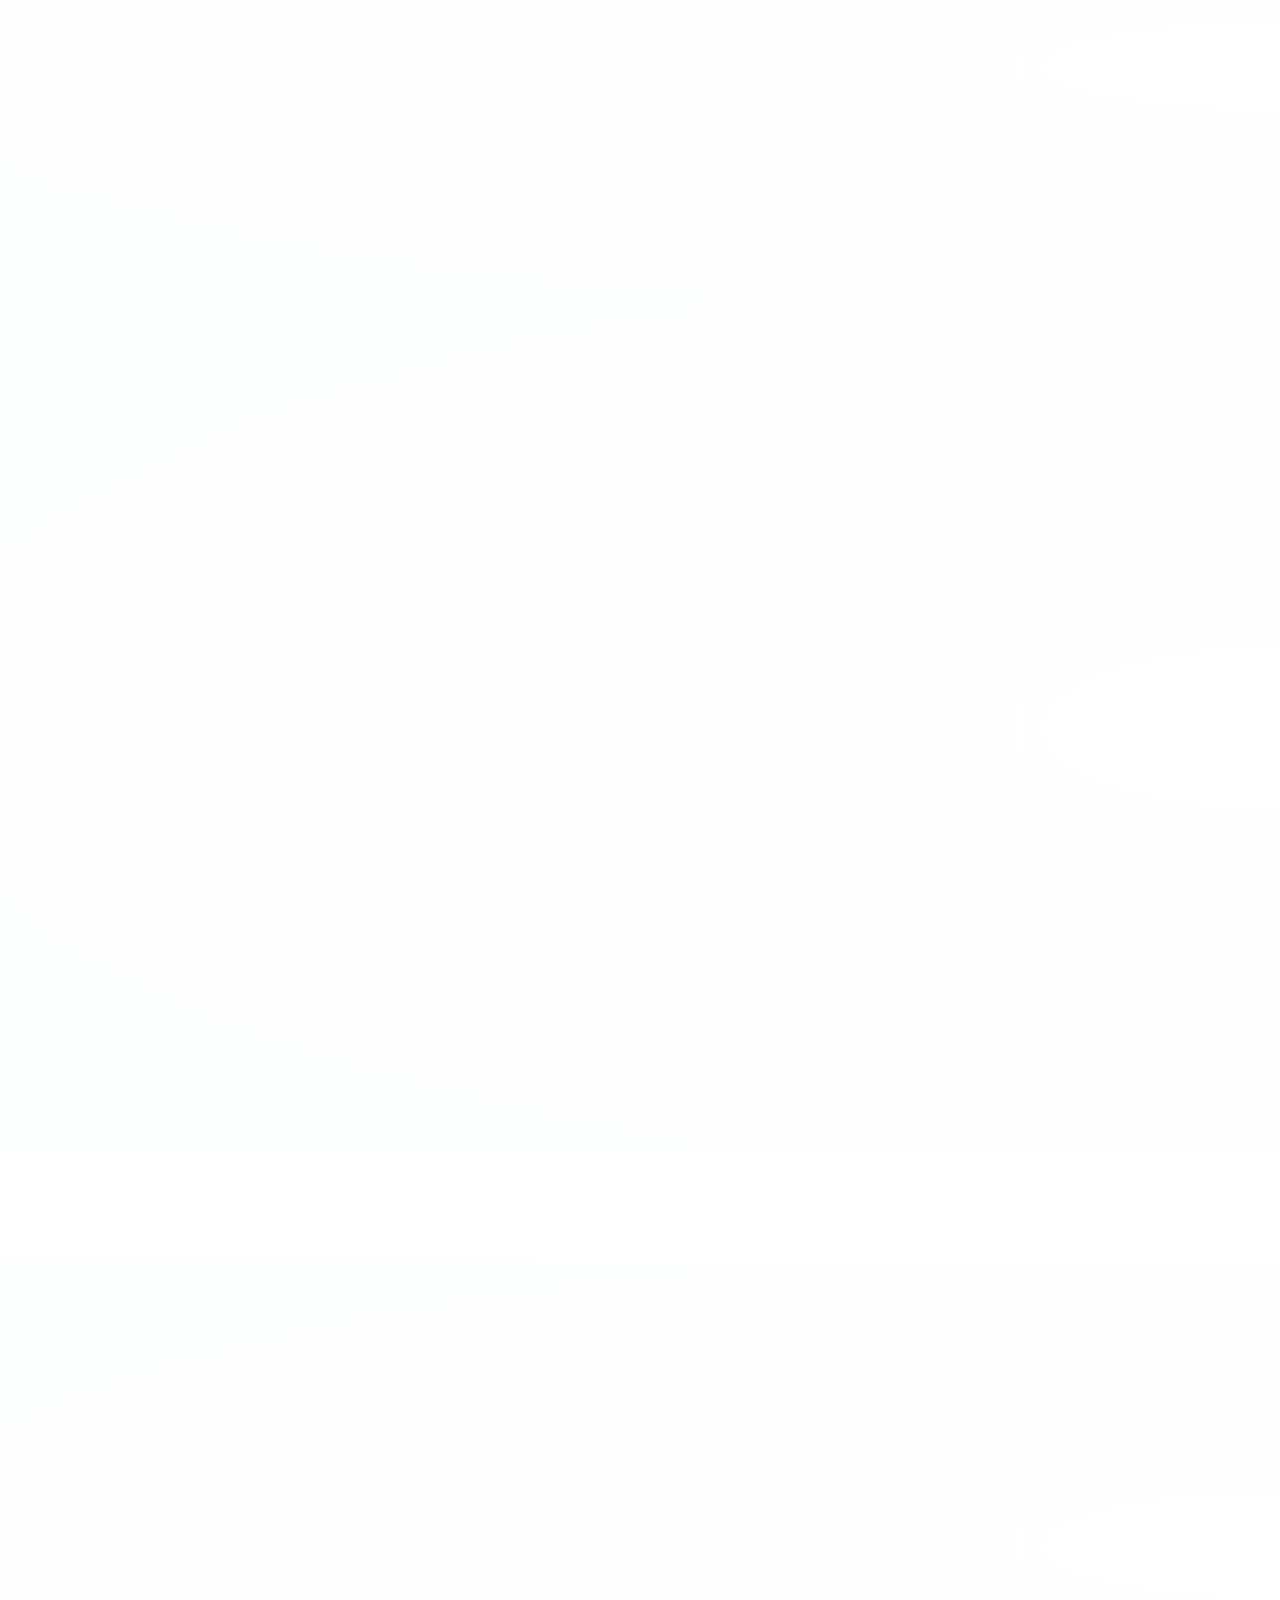
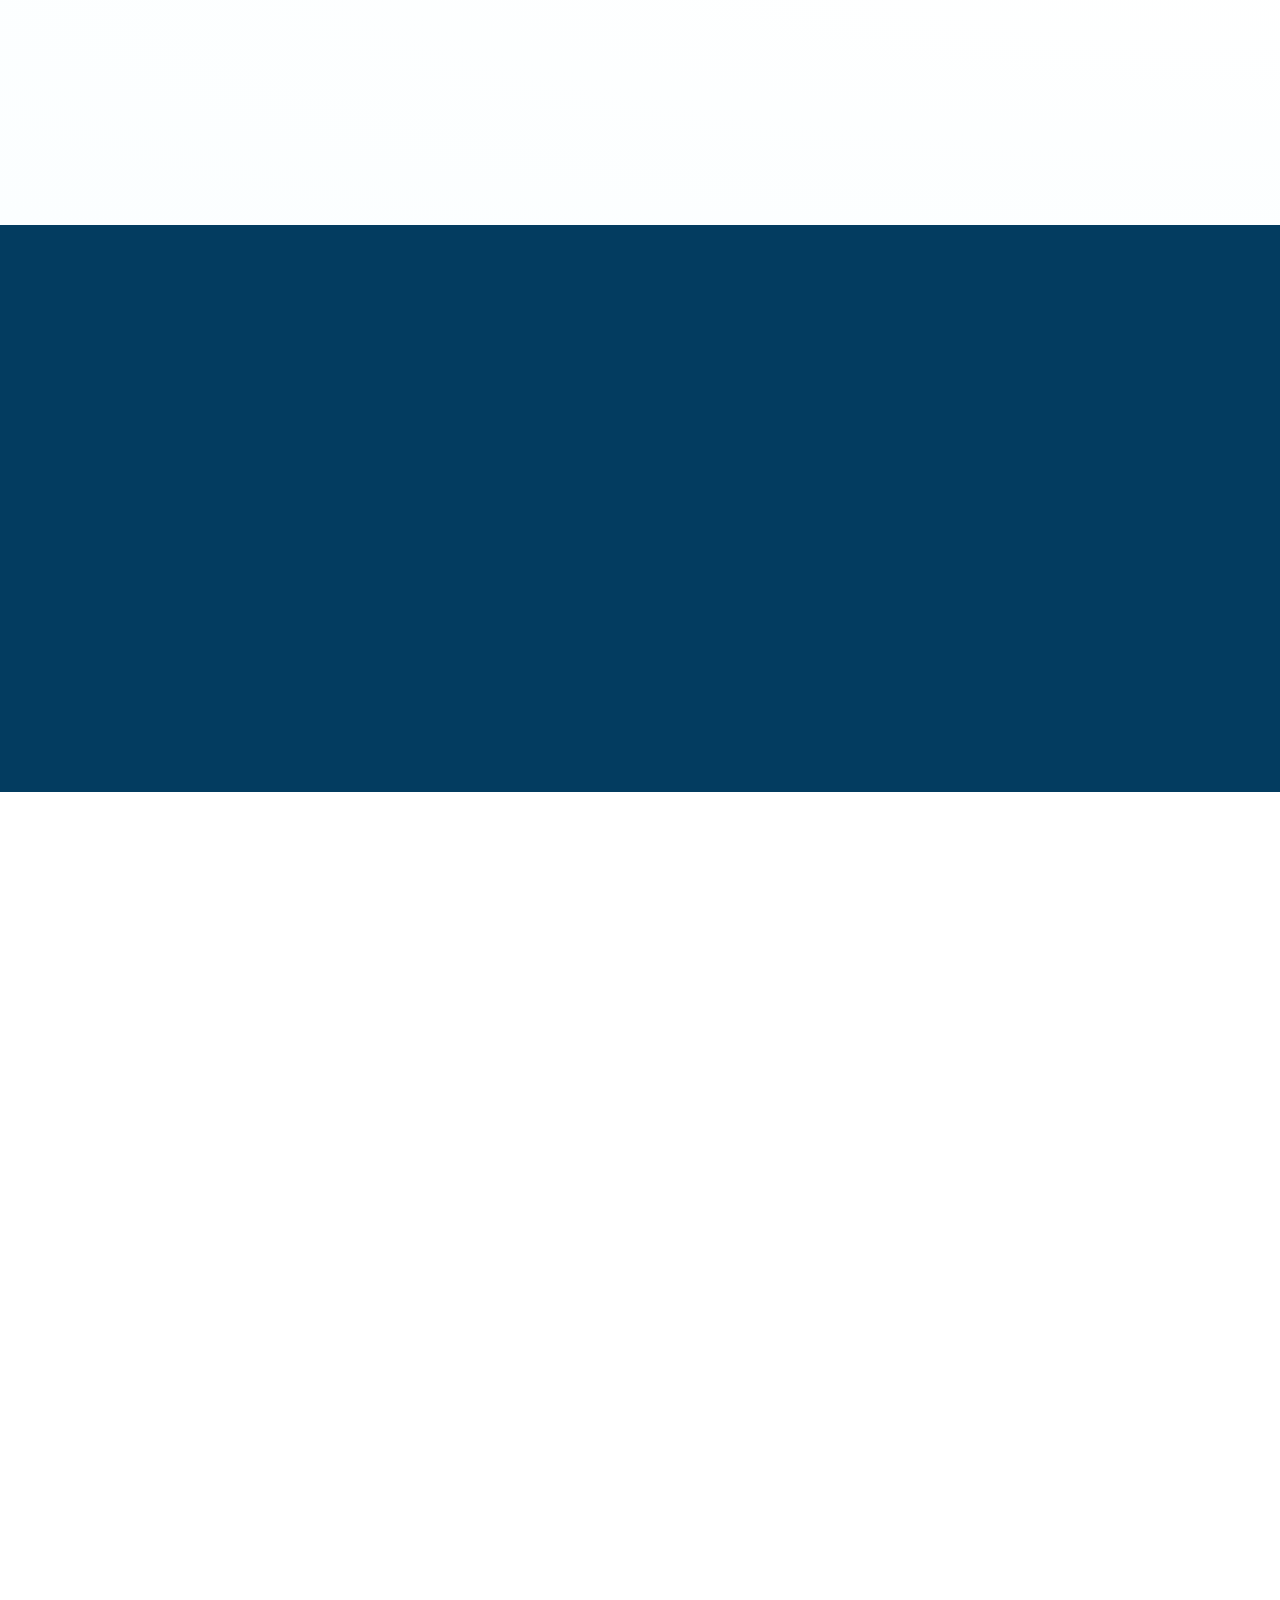
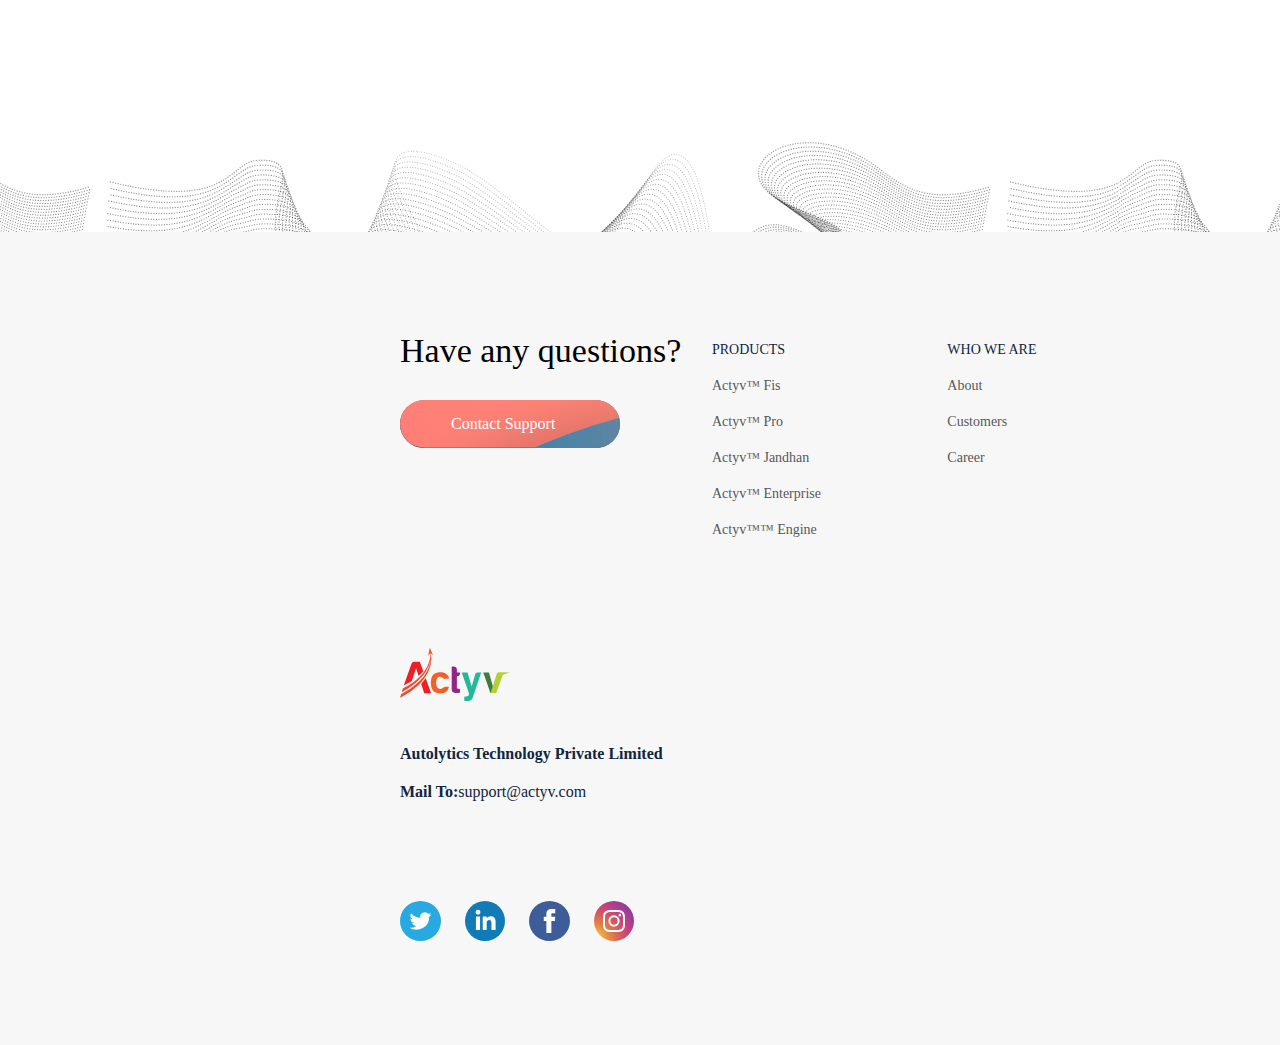
==== commit ed4bdfa3: "initial9" ====
--- a/index.html
+++ b/index.html
@@ -37,14 +37,14 @@
                                 <img src="./images/enterpriseOption.svg" alt="">
                                 <div class="sub_menu_option_Detail">
                                     <p class="sub_menu_option_name">Enterprises</p>
-                                    <p class="sub_menu_option_categ">Actyv’s Neo Platform</p>
+                                    <p class="sub_menu_option_categ">Actyv™’s Neo Platform</p>
                                 </div>
                             </a>
                             <a href="./Pro.html" class="sub_menu_option">
                                 <img src="./images/proOptio.svg" alt="">
                                 <div class="sub_menu_option_Detail">
                                     <p class="sub_menu_option_name">SMEs</p>
-                                    <p class="sub_menu_option_categ">Actyv PRO</p>
+                                    <p class="sub_menu_option_categ">Actyv™ PRO</p>
                                 </div>
                             </a>
                             <a href="./jandhan.html" class="sub_menu_option">
@@ -68,7 +68,7 @@
         <div class="section1">
             <div data-aos="fade-right" class="section1_left">
                 <p class='section1_left_header'>Intuitive Digital Tools for Financial Empowerment</p>
-                <p class='section1_section_left_content_Text'>Actyv enables FIs, Enterprises & MSMEs to be
+                <p class='section1_section_left_content_Text'>Actyv™ enables FIs, Enterprises & MSMEs to be
                     Neo-Institutions.</p>
                 <p class='buttonType2'>Get Started</p>
             </div>
@@ -77,12 +77,12 @@
             </div>
         </div>
     </div>
-    <div data-aos="fade-up" class="section2">
+    <!---- <div data-aos="fade-up" class="section2">
         <img src="./images/billionLoans.png" alt="">
         <img src="./images/microGram.png" alt="">
         <img src="./images/idfcf.png" alt="">
         <img src="./images/canara.png" alt="">
-    </div>
+    </div> -->
     <div class="section3">
         <div data-aos="fade-right" class="section_left">
             <img id='fii_image' src="./images/fii.svg" alt="">
@@ -92,7 +92,7 @@
             <div class="section_detail_heading_border_bottom"></div>
             <div class="section_text_detail_container">
                 <p class="section_text_detail_container_tick">✓</p>
-                <p class="section_text_detail_container_text">Actyv is an Intelligent technology layer between the FIs
+                <p class="section_text_detail_container_text">Actyv™ is an Intelligent technology layer between the FIs
                     and
                     Customers enabling and empowering swift/instant bidirectional
                     interaction
@@ -100,7 +100,7 @@
             </div>
             <div class="section_text_detail_container">
                 <p class="section_text_detail_container_tick">✓</p>
-                <p class="section_text_detail_container_text">Actyv is an Intelligent technology layer between the FIs
+                <p class="section_text_detail_container_text">Actyv™ is an Intelligent technology layer between the FIs
                     and
                     Customers enabling and empowering swift/instant bidirectional
                     interaction
@@ -113,11 +113,11 @@
     </div>
     <div class="section4">
         <div data-aos="fade-right" class="section_left section4_width_adjust">
-            <p class="section_detail_heading">Actyv Enterprise</p>
-            <div class="section_detail_heading_border_bottom"></div>
-            <div class="section_text_detail_container">
-                <p class="section_text_detail_container_tick">✓</p>
-                <p class="section_text_detail_container_text">Actyv solves the last mile problem by Digitalising the
+            <p class="section_detail_heading">Actyv™ Enterprise</p>
+            <div class="section_detail_heading_border_bottom"></div>
+            <div class="section_text_detail_container">
+                <p class="section_text_detail_container_tick">✓</p>
+                <p class="section_text_detail_container_text">Actyv™ solves the last mile problem by Digitalising the
                     process,
                     whether it is the Distributor/Retailer onboarding or intelligent
                     inventory tracking.
@@ -144,11 +144,11 @@
             <img id='actyv_pro_image' src="./images/actyvPro.png" alt="">
         </div>
         <div data-aos="fade-left" class="section4_right">
-            <p class="section_detail_heading">Actyv Pro</p>
-            <div class="section_detail_heading_border_bottom"></div>
-            <div class="section_text_detail_container">
-                <p class="section_text_detail_container_tick">✓</p>
-                <p class="section_text_detail_container_text">Actyv offers an intelligent integrated platform for SMEs
+            <p class="section_detail_heading">Actyv™ Pro</p>
+            <div class="section_detail_heading_border_bottom"></div>
+            <div class="section_text_detail_container">
+                <p class="section_text_detail_container_tick">✓</p>
+                <p class="section_text_detail_container_text">Actyv™ offers an intelligent integrated platform for SMEs
                     to solve a
                     plethora of Operational problems, predominantly aimed at enabling
                     Working capital. MSMEs across the world are multi-generation
@@ -171,7 +171,7 @@
     </div>
     <div class="section4">
         <div data-aos="fade-right" class="section_left section4_width_adjust">
-            <p class="section_detail_heading">Actyv Jandhan</p>
+            <p class="section_detail_heading">Actyv™ Jandhan</p>
             <div class="section_detail_heading_border_bottom"></div>
             <div class="section_text_detail_container">
                 <p class="section_text_detail_container_text">A Digital Ledger for the Unbanked is the source for access
@@ -191,11 +191,11 @@
     </div>
     <div class="section5 apiEnginTextColor">
         <div data-aos="fade-right" class="section_left section5_width_adjust">
-            <p class="section_detail_heading">Actyv Financial Institutions</p>
+            <p class="section_detail_heading">Actyv™ Financial Institutions</p>
             <div class="section_detail_heading_border_bottom"></div>
             <div class="section_text_detail_container ">
                 <p class="section_text_detail_container_tick--white">✓</p>
-                <p class="section_text_detail_container_text--white ">Actyv is an Intelligent technology layer between
+                <p class="section_text_detail_container_text--white ">Actyv™ is an Intelligent technology layer between
                     the FIs
                     and
                     Customers enabling and empowering swift/instant bidirectional
@@ -204,7 +204,7 @@
             </div>
             <div class="section_text_detail_container">
                 <p class="section_text_detail_container_tick--white">✓</p>
-                <p class="section_text_detail_container_text--white">Actyv is an Intelligent technology layer between
+                <p class="section_text_detail_container_text--white">Actyv™ is an Intelligent technology layer between
                     the FIs
                     and
                     Customers enabling and empowering swift/instant bidirectional
@@ -248,11 +248,11 @@
             <div class="footer_column twoColumns footer_row_right_column">
                 <div class="footer_product_container">
                     <p class="footer_product_container_heading">PRODUCTS</p>
-                    <a class='footer_products_link ' href="">Actyv Fis</a>
-                    <a class='footer_products_link' href="">Actyv Pro</a>
-                    <a class='footer_products_link' href="">Actyv Jandhan</a>
-                    <a class='footer_products_link' href="">Actyv Enterprise</a>
-                    <a class='footer_products_link' href="">Actyv Engine</a>
+                    <a class='footer_products_link ' href="">Actyv™ Fis</a>
+                    <a class='footer_products_link' href="">Actyv™ Pro</a>
+                    <a class='footer_products_link' href="">Actyv™ Jandhan</a>
+                    <a class='footer_products_link' href="">Actyv™ Enterprise</a>
+                    <a class='footer_products_link' href="">Actyv™™ Engine</a>
                 </div>
                 <div class="whoWeAre">
                     <p class="footer_product_container_heading">Who We Are</p>
@@ -268,13 +268,14 @@
                 <p class="companyName">Autolytics Technology Private Limited</p>
                 <p class="mail"><span>Mail To:</span>support@actyv.com</p>
             </div>
-            <div class="footer_column footer_row_right_column ">
+            <!-- <div class="footer_column footer_row_right_column ">
                 <p class="havANyQues contactUs">Contact Us</p>
                 <input placeholder="Name" type="text">
                 <input placeholder="Mobile No" type="text">
                 <input placeholder="Email" type="text">
                 <textarea name="" id="" cols="30" rows="10" placeholder="Type Your Text Here"></textarea>
             </div>
+        -->
         </div>
         <div class="footer_row">
             <div class="footer_column footer_row_left_column ">
@@ -283,9 +284,9 @@
                 <img class="sociaMediaIcon" src="./images/fb.svg" alt="">
                 <img class="sociaMediaIcon" src="./images/insta.svg" alt="">
             </div>
-            <div class="footer_column footer_row_right_column ">
+            <!-- <div class="footer_column footer_row_right_column ">
                 <img src="./images/submitButtontype1.svg" alt="">
-            </div>
+            </div> -->
         </div>
     </div>
     <script src="https://unpkg.com/aos@2.3.1/dist/aos.js"></script>
